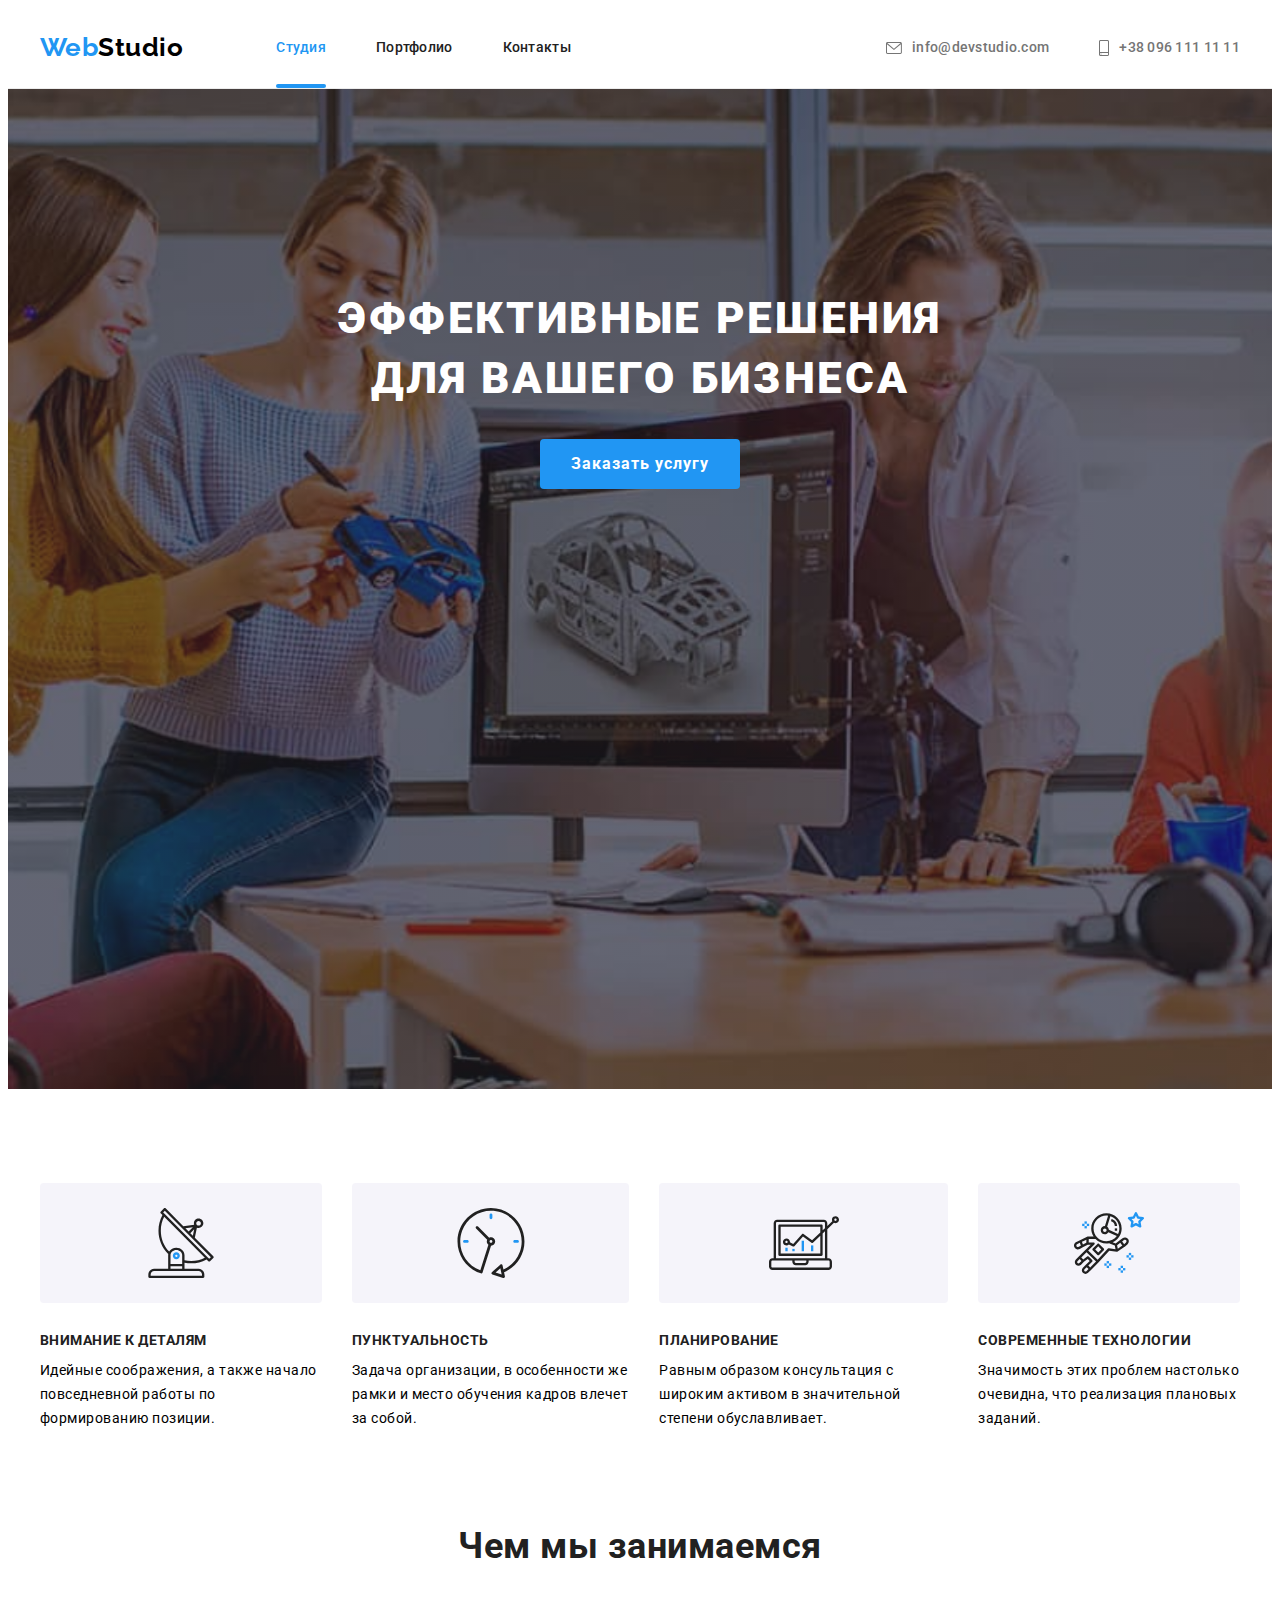
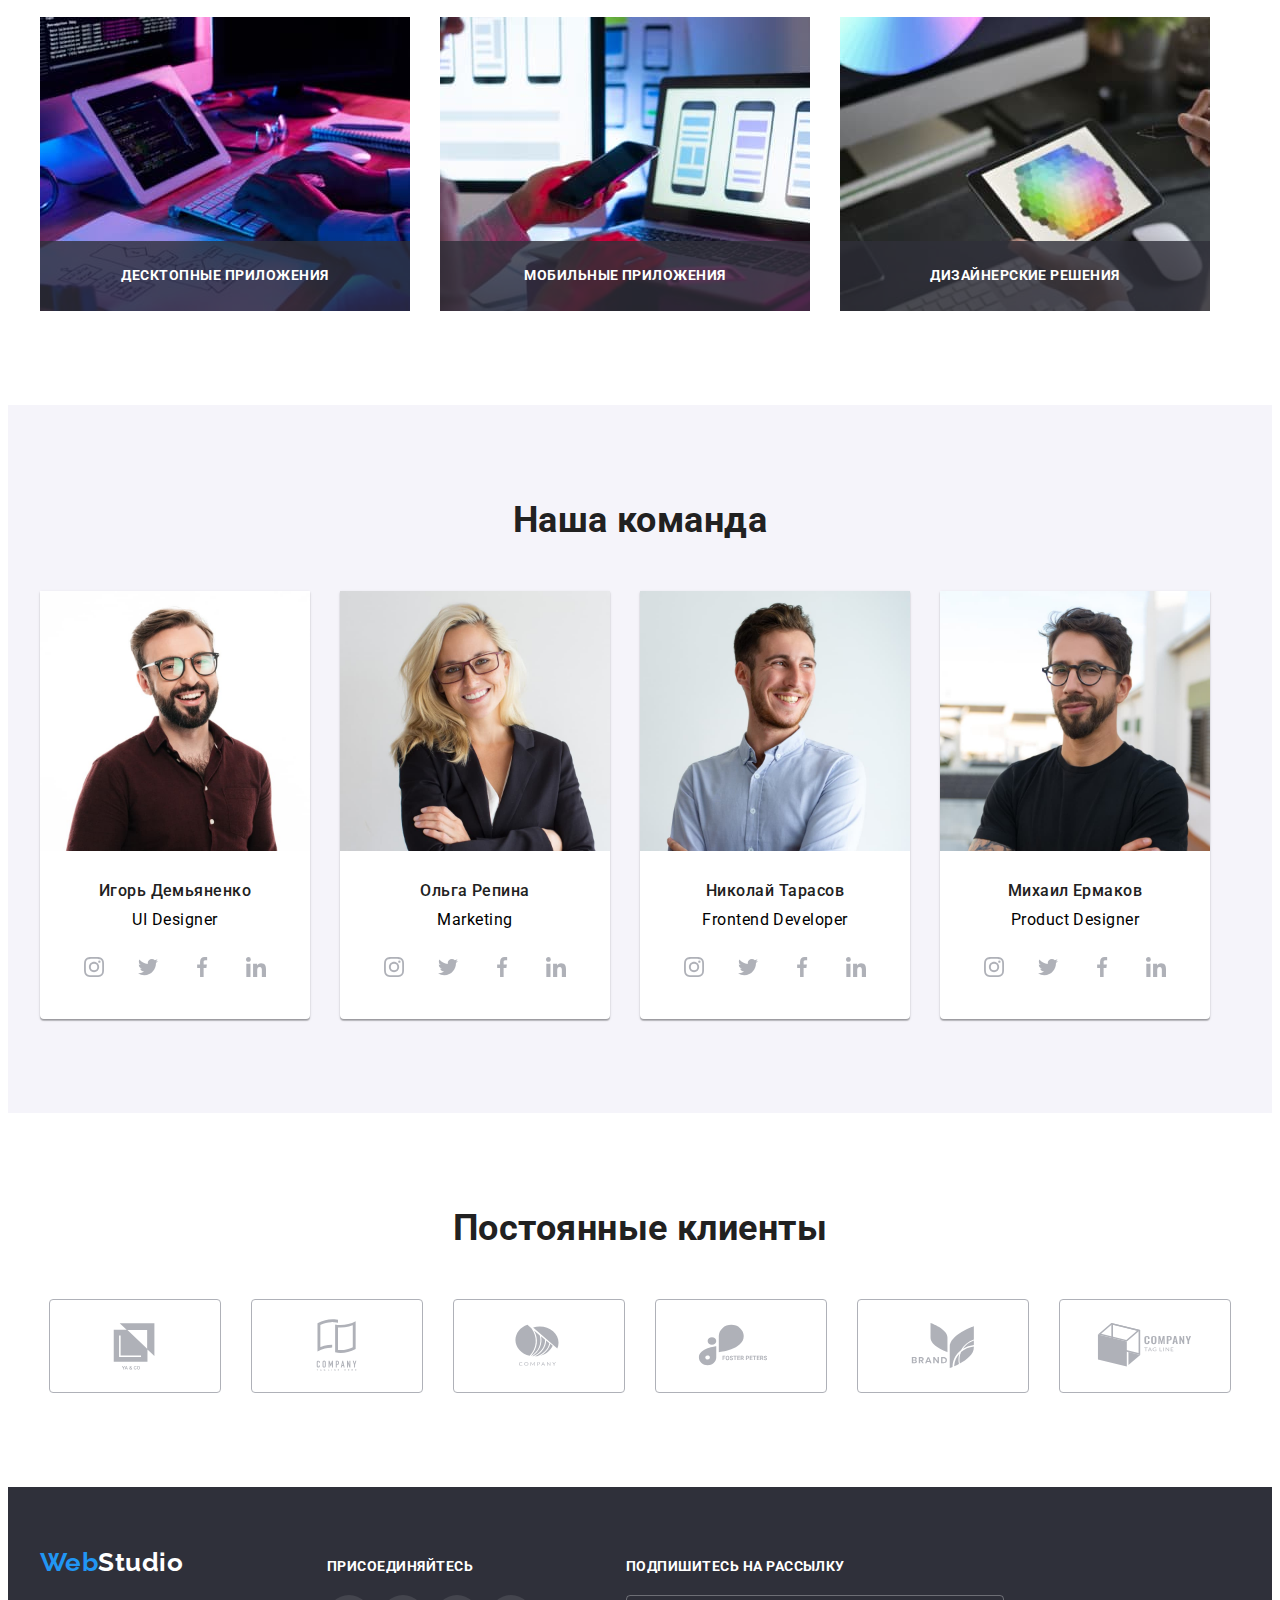
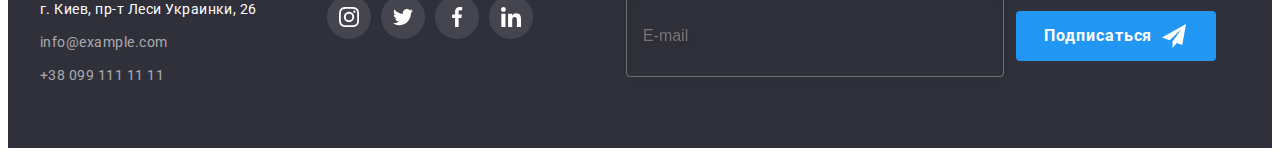
==== index.html @ 9af2ef51 "Initial commit" ====
<!DOCTYPE html>
<html lang="ru">
  <head>
    <meta charset="UTF-8" />
    <meta http-equiv="X-UA-Compatible" content="IE=edge" />
    <meta name="description" content="Сайт студии web-разработки WebStudio" />
    <title>Сайт WebStudio</title>
    <link rel="preconnect" href="https://fonts.googleapis.com" />
    <link rel="preconnect" href="https://fonts.gstatic.com" crossorigin />
    <link
      href="https://fonts.googleapis.com/css2?family=Raleway:wght@700&family=Roboto:wght@400;500;700;900&display=swap"
      rel="stylesheet"
    />
    <link
      rel="stylesheet"
      href="https://cdnjs.cloudflare.com/ajax/libs/modern-normalize/1.1.0/modern-normalize.min.css"
      integrity="sha512-wpPYUAdjBVSE4KJnH1VR1HeZfpl1ub8YT/NKx4PuQ5NmX2tKuGu6U/JRp5y+Y8XG2tV+wKQpNHVUX03MfMFn9Q=="
      crossorigin="anonymous"
      referrerpolicy="no-referrer"
    />
    <link rel="stylesheet" href="./css/styles.css" />
  </head>
  <body>
    <!--Шапка сайта-->
    <header>
      <section class="page-header">
        <div class="container header-container">
          <nav class="navigation">
            <a href="./index.html" class="logo link"
              ><span class="logo-text-beginning">Web</span>Studio</a
            >
            <ul class="site-nav list">
              <li class="nav-item">
                <a href="./index.html" class="link current nav-link">Студия</a>
              </li>
              <li class="nav-item">
                <a href="./portfolio.html" class="link nav-link">Портфолио</a>
              </li>
              <li class="nav-item"><a href="" class="link nav-link">Контакты</a></li>
            </ul>
          </nav>
          <ul class="contacts-list-header list">
            <li class="contact-item">
              <a href="mailto:info@devstudio.com" class="contact-link link"
                ><svg class="contact-icon" width="16" height="12">
                  <use href="./images/sprite.svg#icon-envelope"></use></svg>info@devstudio.com</a>
            </li>
            <li class="contact-item">
              <a href="tel:+380961111111" class="contact-link link"
                ><svg class="contact-icon" width="10" height="16">
                  <use href="./images/sprite.svg#icon-smartphone"></use></svg>+38 096 111 11 11</a>
            </li>
          </ul>
        </div>
      </section>
    </header>

    <!--Наполнение раздела "Студия"-->
    <main class="page-main">
      <!--Герой-->
      <section class="section-hero">
        <div class="container">
          <h1 class="hero-title">
            Эффективные решения <br />
            для вашего бизнеса
          </h1>
          <button data-modal-open type="button" class="btn btn-main pointer">Заказать услугу</button>
        </div>
      </section>

      <!--Преимущества компании-->
      <section class="section">
        <div class="container">
          <h2 class="visually-hidden benefits-title">Преимущества компании</h2>
          <ul class="list benefit-list">
            <li class="benefit-item">
              <h3 class="benefit-title">Внимание к деталям</h3>
              <p class="benefit-text">
                Идейные соображения, а также начало повседневной работы по формированию позиции.
              </p>
            </li>
            <li class="benefit-item">
              <h3 class="benefit-title">Пунктуальность</h3>
              <p class="benefit-text">
                Задача организации, в особенности же рамки и место обучения кадров влечет за собой.
              </p>
            </li>
            <li class="benefit-item">
              <h3 class="benefit-title">Планирование</h3>
              <p class="benefit-text">
                Равным образом консультация с широким активом в значительной степени обуславливает.
              </p>
            </li>
            <li class="benefit-item">
              <h3 class="benefit-title">Современные технологии</h3>
              <p class="benefit-text">
                Значимость этих проблем настолько очевидна, что реализация плановых заданий.
              </p>
            </li>
          </ul>
        </div>
      </section>

      <!--Чем мы занимаемся-->
      <section class="section no-padding">
        <div class="container">
          <h2 class="section-title">Чем мы занимаемся</h2>
          <ul class="skills-list list">
            <li class="skills-item">
              <img class="img" src="./images/box1.jpg" alt="планшет на столе" width="370" />
              <h3 class="skill-title">Десктопные приложения</h3>
            </li>
            <li class="skills-item">
              <img class="img" src="./images/box2.jpg" alt="телефон в руке" width="370" />
              <h3 class="skill-title">Мобильные приложения</h3>
            </li>
            <li class="skills-item">
              <img class="img" src="./images/box3.jpg" alt="спектр цветов" width="370" />
              <h3 class="skill-title">Дизайнерские решения</h3>
            </li>
          </ul>
        </div>
      </section>

      <!--Наша команда-->
      <section class="section section-team">
        <div class="container">
          <h2 class="section-title">Наша команда</h2>
          <ul class="team-list list">
            <li class="team-item">
              <img class="img" src="./images/img1.jpg" alt="фото Игорь Демьяненко" width="270" />
              <div class="employee">
                <h3 class="employee-name">Игорь Демьяненко</h3>
                <p class="position">UI Designer</p>
                <ul class="socials list">
                  <li class="socials-item">
                    <a
                      href=""
                      class="socials-link link"
                      rel="noopener noreferrer"
                      target="_blank"
                      aria-label="иконка Instagram"
                      ><svg class="socials-icon" width="20" height="20">
                        <use href="./images/sprite.svg#icon-instagram"></use>
                      </svg>
                    </a>
                  </li>
                  <li class="socials-item">
                    <a
                      href=""
                      class="socials-link link"
                      rel="noopener noreferrer"
                      target="_blank"
                      aria-label="иконка Twitter"
                      ><svg class="socials-icon" width="20" height="20">
                        <use href="./images/sprite.svg#icon-twitter"></use>
                      </svg>
                    </a>
                  </li>
                  <li class="socials-item">
                    <a
                      href=""
                      class="socials-link link"
                      rel="noopener noreferrer"
                      target="_blank"
                      aria-label="иконка Facebook"
                      ><svg class="socials-icon" width="20" height="20">
                        <use href="./images/sprite.svg#icon-facebook"></use>
                      </svg>
                    </a>
                  </li>
                  <li class="socials-item">
                    <a
                      href=""
                      class="socials-link link"
                      rel="noopener noreferrer"
                      target="_blank"
                      aria-label="иконка Linkedin"
                      ><svg class="socials-icon" width="20" height="20">
                        <use href="./images/sprite.svg#icon-linkedin"></use>
                      </svg>
                    </a>
                  </li>
                </ul>
              </div>
            </li>
            <li class="team-item">
              <img class="img" src="./images/img2.jpg" alt="фото Ольга Репина" width="270" />
              <div class="employee">
                <h3 class="employee-name">Ольга Репина</h3>
                <p class="position">Marketing</p>
                <ul class="socials list">
                  <li class="socials-item">
                    <a
                      href=""
                      class="socials-link link"
                      rel="noopener noreferrer"
                      target="_blank"
                      aria-label="иконка Instagram"
                      ><svg class="socials-icon" width="20" height="20">
                        <use href="./images/sprite.svg#icon-instagram"></use>
                      </svg>
                    </a>
                  </li>
                  <li class="socials-item">
                    <a
                      href=""
                      class="socials-link link"
                      rel="noopener noreferrer"
                      target="_blank"
                      aria-label="иконка Twitter"
                      ><svg class="socials-icon" width="20" height="20">
                        <use href="./images/sprite.svg#icon-twitter"></use>
                      </svg>
                    </a>
                  </li>
                  <li class="socials-item">
                    <a
                      href=""
                      class="socials-link link"
                      rel="noopener noreferrer"
                      target="_blank"
                      aria-label="иконка Facebook"
                      ><svg class="socials-icon" width="20" height="20">
                        <use href="./images/sprite.svg#icon-facebook"></use>
                      </svg>
                    </a>
                  </li>
                  <li class="socials-item">
                    <a
                      href=""
                      class="socials-link link"
                      rel="noopener noreferrer"
                      target="_blank"
                      aria-label="иконка Linkedin"
                      ><svg class="socials-icon" width="20" height="20">
                        <use href="./images/sprite.svg#icon-linkedin"></use>
                      </svg>
                    </a>
                  </li>
                </ul>
              </div>
            </li>
            <li class="team-item">
              <img class="img" src="./images/img3.jpg" alt="фото Николай Тарасов" width="270" />
              <div class="employee">
                <h3 class="employee-name">Николай Тарасов</h3>
                <p class="position">Frontend Developer</p>
                <ul class="socials list">
                  <li class="socials-item">
                    <a
                      href=""
                      class="socials-link link"
                      rel="noopener noreferrer"
                      target="_blank"
                      aria-label="иконка Instagram"
                      ><svg class="socials-icon" width="20" height="20">
                        <use href="./images/sprite.svg#icon-instagram"></use>
                      </svg>
                    </a>
                  </li>
                  <li class="socials-item">
                    <a
                      href=""
                      class="socials-link link"
                      rel="noopener noreferrer"
                      target="_blank"
                      aria-label="иконка Twitter"
                      ><svg class="socials-icon" width="20" height="20">
                        <use href="./images/sprite.svg#icon-twitter"></use>
                      </svg>
                    </a>
                  </li>
                  <li class="socials-item">
                    <a
                      href=""
                      class="socials-link link"
                      rel="noopener noreferrer"
                      target="_blank"
                      aria-label="иконка Facebook"
                      ><svg class="socials-icon" width="20" height="20">
                        <use href="./images/sprite.svg#icon-facebook"></use>
                      </svg>
                    </a>
                  </li>
                  <li class="socials-item">
                    <a
                      href=""
                      class="socials-link link"
                      rel="noopener noreferrer"
                      target="_blank"
                      aria-label="иконка Linkedin"
                      ><svg class="socials-icon" width="20" height="20">
                        <use href="./images/sprite.svg#icon-linkedin"></use>
                      </svg>
                    </a>
                  </li>
                </ul>
              </div>
            </li>
            <li class="team-item">
              <img class="img" src="./images/img4.jpg" alt="фото Михаил Ермаков" width="270" />
              <div class="employee">
                <h3 class="employee-name">Михаил Ермаков</h3>
                <p class="position">Product Designer</p>
                <ul class="socials list">
                  <li class="socials-item">
                    <a
                      href=""
                      class="socials-link link"
                      rel="noopener noreferrer"
                      target="_blank"
                      aria-label="иконка Instagram"
                      ><svg class="socials-icon" width="20" height="20">
                        <use href="./images/sprite.svg#icon-instagram"></use>
                      </svg>
                    </a>
                  </li>
                  <li class="socials-item">
                    <a
                      href=""
                      class="socials-link link"
                      rel="noopener noreferrer"
                      target="_blank"
                      aria-label="иконка Twitter"
                      ><svg class="socials-icon" width="20" height="20">
                        <use href="./images/sprite.svg#icon-twitter"></use>
                      </svg>
                    </a>
                  </li>
                  <li class="socials-item">
                    <a
                      href=""
                      class="socials-link link"
                      rel="noopener noreferrer"
                      target="_blank"
                      aria-label="иконка Facebook"
                      ><svg class="socials-icon" width="20" height="20">
                        <use href="./images/sprite.svg#icon-facebook"></use>
                      </svg>
                    </a>
                  </li>
                  <li class="socials-item">
                    <a
                      href=""
                      class="socials-link link"
                      rel="noopener noreferrer"
                      target="_blank"
                      aria-label="иконка Linkedin"
                      ><svg class="socials-icon" width="20" height="20">
                        <use href="./images/sprite.svg#icon-linkedin"></use>
                      </svg>
                    </a>
                  </li>
                </ul>
              </div>
            </li>
          </ul>
        </div>
      </section>

      <!--Постоянные клиенты-->
      <section class="section section-clients">
        <div class="container">
          <h2 class="section-title">Постоянные клиенты</h2>
          <ul class="clients-list list">
            <li class="clients-item">
              <a href="" class="client-link link" rel="noopener noreferrer" target="_blank" aria-label="постоянный клиент 1">
                <svg class="client-icon" width="106" height="60"><use href="./images/sprite.svg#icon-logo-1"></use></svg>
              </a>
            </li>
            <li class="clients-item">
              <a href="" class="client-link link" rel="noopener noreferrer" target="_blank" aria-label="постоянный клиент 2">
                <svg class="client-icon" width="106" height="60"><use href="./images/sprite.svg#icon-logo-2"></use></svg>
              </a>
            </li>
            <li class="clients-item">
              <a href="" class="client-link link" rel="noopener noreferrer" target="_blank" aria-label="постоянный клиент 3">
                <svg class="client-icon" width="106" height="60"><use href="./images/sprite.svg#icon-logo-3"></use></svg>
              </a>
            </li>
            <li class="clients-item">
              <a href="" class="client-link link" rel="noopener noreferrer" target="_blank" aria-label="постоянный клиент 4">
                <svg class="client-icon" width="106" height="60"><use href="./images/sprite.svg#icon-logo-4"></use></svg>
              </a>
            </li>
            <li class="clients-item">
              <a href="" class="client-link link" rel="noopener noreferrer" target="_blank" aria-label="постоянный клиент 5">
                <svg class="client-icon" width="106" height="60"><use href="./images/sprite.svg#icon-logo-5"></use></svg>
              </a>
            </li>
            <li class="clients-item">
              <a href="" class="client-link link" rel="noopener noreferrer" target="_blank" aria-label="постоянный клиент 6">
                <svg class="client-icon" width="106" height="60"><use href="./images/sprite.svg#icon-logo-6"></use></svg>
              </a>
            </li>
          </ul>
        </div>
      </section>
    </main>

    <!--Подвал сайта-->
    <footer class="page-footer">
      <div class="container footer-container">
        <!-- Адрес -->
        <div class="address-container">
            <a href="./index.html" class="logo link footer-logo"><span class="logo-text-beginning">Web</span><span class="logo-text-end">Studio</span></a>
          <address class="company-addresses">
            <p class="physical-adress">г. Киев, пр-т Леси Украинки, 26</p>
            <ul class="contacts-list-footer list">
              <li class="footer-item">
                <a href="mailto:info@example.com" class="link-footer">info@example.com</a>
              </li>
              <li class="footer-item">
                <a href="tel:+380991111111" class="link-footer">+38 099 111 11 11</a>
              </li>
            </ul>
          </address>
        </div>
        <!-- Ссылки на социальные сети -->
        <div class="invite-container">
          <b class="socials-subscribe-title">присоединяйтесь</b>
          <ul class="socials list">
            <li class="socials-item">
              <a href="" class="socials-link link" rel="noopener noreferrer" target="_blank" aria-label="иконка Instagram"><svg class="socials-icon" width="20" height="20"><use href="./images/sprite.svg#icon-instagram"></use></svg>
              </a>
            </li>
            <li class="socials-item">
              <a href="" class="socials-link link" rel="noopener noreferrer" target="_blank" aria-label="иконка Twitter"><svg class="socials-icon" width="20" height="20"><use href="./images/sprite.svg#icon-twitter"></use></svg>
              </a>
            </li>
            <li class="socials-item">
              <a href="" class="socials-link link" rel="noopener noreferrer" target="_blank" aria-label="иконка Facebook"><svg class="socials-icon" width="20" height="20"><use href="./images/sprite.svg#icon-facebook"></use></svg>
              </a>
            </li>
            <li class="socials-item">
              <a href="" class="socials-link link" rel="noopener noreferrer" target="_blank" aria-label="иконка Linkedin"><svg class="socials-icon" width="20" height="20"><use href="./images/sprite.svg#icon-linkedin"></use></svg>
              </a>
            </li>
          </ul>
        </div>
        <!-- Форма для подписkи на рассылку -->
        <div class="subscribe-container">
          <b class="socials-subscribe-title">Подпишитесь на рассылку</b>
          <form class="subscribe-form" name="subscribe-form" autocomplete="on">
            <label>
              <input class="subscribe-email" type="email" name="email" id="email" placeholder="E-mail" required>
            </label>
            <button type="submit" class="btn btn-main btn-flex pointer">Подписаться<svg class="subscribe-icon" width="24" height="24"><use href="./images/sprite.svg#icon-send"></use></svg></button>
          </form>
        </div>
      </div>
      
    </footer>
    <div data-modal  class="backdrop is-hidden">
      <div class="modal">
        <b class="form-title">Оставьте свои данные, мы вам перезвоним</b>
        
        <!-- Кнопка закрывания модального окна -->
        <button data-modal-close type="button" class="btn-close"><svg class="client-icon" width="18" height="18"><use href="./images/sprite.svg#icon-close"></use></svg></button>
        <!-- Форма заполнения модального окна -->
        <form class="modal-form">
          <label class="modal-label"><span class="label-title">Имя</span> 
              <input class="modal-input" type="text" name="user-name">
              <svg class="modal-icon" width="18" height="18"><use href="./images/sprite.svg#icon-person-modal"></use></svg>
          </label>
          <label class="modal-label"><span class="label-title">Телефон</span> 
              <input class="modal-input" type="tel" name="user-phone">
              <svg class="modal-icon" width="18" height="18"><use href="./images/sprite.svg#icon-phone-modal"></use></svg>
          </label>
          <label class="modal-label"><span class="label-title">Email</span> 
              <input class="modal-input" type="email" name="user-email">
              <svg class="modal-icon" width="18" height="18"><use href="./images/sprite.svg#icon-envellope-modal"></use></svg>
          </label>
          <label class="modal-label">
            <span class="label-title">Комментарий</span> 
            <textarea class="textarea-input" name="feedback" rows="5" placeholder="Введите текст"></textarea>
          </label>
          <!-- Политика приватности -->
          <label class="policy-agree-label">
            <input class="visually-hidden checkbox" type="checkbox" name="policy-agree" />
            <span class="custom-checkbox">
              <svg class="checkbox-icon" width="11" height="8"><use href="./images/sprite.svg#icon-check"></use></svg>
            </span>
            <span class="check-policy-agree">Соглашаюсь с рассылкой и принимаю <a href="" rel="noopener noreferrer" target="_blank" class="agreement link">Условия договора</a></span>
          </label>
          <button type="submit" class="btn-main btn btn-checkbox">Отправить</button>
        </form> 
      </div>
    </div>
    <script src="./js/modal.js"></script>
  </body>
</html>
---- css/styles.css ----
:root {
    --perrimary-txt-cl: #757575;
    --title-txt-cl: #212121;
    --white-txt-cl: #ffffff;
    --accent-cl: #2196F3;
    --primary-bg-cl: #FFFFFF;
    --secondary-bg-cl: #F5F4FA;
    --accent-bg-cl: #2F303A;
    --icons-fill: rgba(175, 177, 184, 1);
    --timing-function: cubic-bezier(0.4, 0, 0.2, 1);
}


body {
    font-family: 'Roboto',sans-serif;
    color: var(--primary-txt-cl);
    background-color: var(--primary-bg-cl);
    letter-spacing: 0.03em
}

h1,h2,h3,h4,h5,h6,p {
    margin: 0;
}

ul,ol {
    margin: 0;
    padding: 0;
}
.img {
    display: block;
    max-width: 100%;
    height: auto;
}
.section {
    padding-top: 94px;
    padding-bottom: 94px;
}
.container {
    margin: 0 auto;
    width: 1200px;
    padding: 0 15px;
}

.list {
    list-style: none;
}
.link {
    text-decoration: none;
    color: currentColor;
}
.visually-hidden {
    position: absolute;
    white-space: nowrap;
    width: 1px;
    height: 1px;
    overflow: hidden;
    border: 0;
    padding: 0;
    clip: rect(0 0 0 0);
    clip-path: inset(50%);
    margin: -1px;
}

/* Page header */
.page-header {
    border-bottom: 1px solid rgba(236, 236, 236, 1);
}
.header-container {
    display: flex;
    align-items: center;
}

/* Site nav */
.navigation {
    display: flex;
    align-items: center;
}
.logo {
    color: #000000;
    font-family: 'Raleway';
    font-weight: 700;
    font-size: 26px;
    line-height: 1.19;
    padding-bottom: 25px;
    padding-top: 24px;
    margin-right: 93px;
}
.logo-text-beginning {
    color: var(--accent-cl);
    font-family: 'Raleway';
    font-weight: 700;
    font-size: 26px;
    line-height: 1.19;
}
.logo-text-end {
    color: var(--white-txt-cl)
}
.site-nav {
    display: flex;
    color: var(--title-txt-cl);
    font-weight: 500;
    font-size: 14px;
    line-height: 1.14;
    letter-spacing: 0.02em;
    align-items: center;
}
.nav-link {
    position: relative;
    text-decoration: none;
    color: currentColor;
    padding-top: 32px;
    padding-bottom: 32px;
    display: block;   
    transition: color 250ms var(--timing-function);
}
.nav-link:hover,
.nav-link:focus {
    color: var(--accent-cl);
}
.nav-link.current {
    color: var(--accent-cl);
}
.nav-link::after {
    position: absolute;
    left: 0;
    bottom: 0;
    content: "";
    display: block;
    width: 100%;
    height: 4px;
    border-radius: 2px;
    background-color: var(--accent-cl);
    opacity: 0;
    transition: opacity 250ms var(--timing-function);
    
}
.nav-link:hover::after,
.nav-link:hover::after {
    opacity: 1;
}
.nav-link.current::after {
    opacity: 1;
}
.nav-item {
    margin-right: 50px;
}
.nav-item:last-child {
    margin-right: 0;
}

/* Contact */
.contacts-list-header {
    display: flex;
    align-items: center;
    margin-left: auto;
    font-weight: 500;
    font-size: 14px;
    line-height: 1.14;
    letter-spacing: 0.02em;
    color: var(--primary-txt-cl);

}
.contacts-list-header .link:hover,
.contacts-list-header .link:focus {
    color: var(--accent-cl);
}
.contact-item:not(:last-child) {
    margin-right: 50px;
}
.contact-link {
    display: flex;
    align-items: center;
    color: var(--perrimary-txt-cl);
    padding: 32px 0;
    transition: color 250ms var(--timing-function);
}
.contact-icon {
    fill: currentColor;
    margin-right: 10px;
}
/* Hero */
.section-hero {
    height: 600px;
    max-width: 1600px;
    margin-left: auto;
    margin-right: auto;
    background-image: linear-gradient(to right, rgba(47, 48, 58, 0.4), rgba(47, 48, 58, 0.4)), url('../images/hero-img.jpg');
    background-repeat: no-repeat;
    background-position: 50% 50%;
    background-color: rgba(47, 48, 58, 0.4);
    background-size: cover;
    text-align: center;
    padding-top: 200px;
    padding-bottom: 200px;
}
.hero-title {
    color: var(--white-txt-cl);
    font-weight: 900;
    font-size: 44px;
    line-height: 1.36;
    letter-spacing: 0.06em;
    text-transform: uppercase;
    margin-bottom: 30px;
}

/* Benefits */
.benefit-title {
    color: var(--title-txt-cl);
    font-weight: 700;
    font-size: 14px;
    line-height: 1.14;
    text-transform: uppercase;
    margin-bottom: 10px;
}
.benefit-list {
    display: flex;
    align-items: center;
}
.benefit-item {
    flex-basis: calc((100%-3*30px)/4);
    margin-right: 30px;
}
.benefit-item:last-child {
    margin-right: 0;
}
.benefit-item::before {
    display: block;
    content: "";
    height: 120px;
    background-size: 70px 70px;
    background-repeat: no-repeat;
    background-position: center;
    background-color: rgba(245, 244, 250, 1);
    border-radius: 4px;
    margin-bottom: 30px;
}
.benefit-item:nth-child(1)::before {
    background-image: url('../images/icons/antenna.svg');
}
.benefit-item:nth-child(2)::before {
    background-image: url('../images/icons/clock.svg');
}
.benefit-item:nth-child(3)::before {
    background-image: url('../images/icons/diagram.svg');
}
.benefit-item:nth-child(4)::before {
    background-image: url('../images/icons/astronaut.svg');
}

.benefit-text {
    font-size: 14px;
    line-height: 1.71;
}

/* Skills */
.section-title {
    color: var(--title-txt-cl);
    font-weight: 700;
    font-size: 36px;
    line-height: 1.17;
    text-align: center;
    margin-bottom: 50px;
}
.section.no-padding {
    padding-top: 0;
}
.skills-list {
    display: flex;
    align-items: center;
}
.skills-item {
    margin: 0 30px 0 0;
    position: relative;
}
.skills-item:last-child {
    margin-right: 0;
}
.skill-title {
    position: absolute;
    bottom: 0;
    left: 0;
    display: flex;
    width: 100%;
    height: 70px;
    background-color: rgba(47, 48, 58, 0.8);
    font-weight: 700;
    font-size: 14px;
    line-height: 1.14;
    align-items: center;
    justify-content: center;
    text-transform: uppercase;
    color:  var(--white-txt-cl);
}

/* team */
.section-team {
    background-color: var(--secondary-bg-cl);
}
.team-list {
    display: flex;
    align-items: center;
}
.team-item {
    flex-basis: calc((100%-3*30px)/4);
    margin-right: 30px;
    background: #FFFFFF;
    box-shadow: 0px 1px 3px rgba(0, 0, 0, 0.12), 0px 1px 1px rgba(0, 0, 0, 0.14), 0px 2px 1px rgba(0, 0, 0, 0.2);
    border-radius: 0px 0px 4px 4px;
}
.team-item:last-child {
    margin-right: 0;
}
.employee {
    padding: 30px 0 30px 0;
}
.employee-name {
    color: var(--title-txt-cl);
    font-weight: 500;
    font-size: 16px;
    line-height: 1.19;
    text-align: center;
    margin-bottom: 10px;
}
.position {
    font-size: 16px;
    line-height: 1.19;
    text-align: center;
    margin-bottom: 16px;
}
.socials {
    display: flex;
    align-items: center;
    justify-content: center;
}
.socials-item:not(:last-child) {
    margin-right: 10px;
}
.socials-icon {
    fill: var(--icons-fill);
    transition: fill 250ms var(--timing-function);
}
.socials-link {
    display: flex;
    align-items: center;
    justify-content: center;
    width: 44px;
    height: 44px;
    background-color: #FFFFFF;
    border-radius: 50%;
    transition: background-color 250ms var(--timing-function);
}
.socials-link:hover,
.socials-link:focus {
    background-color: var(--accent-cl);
    
}
.socials-link:hover .socials-icon,
.socials-link:focus .socials-icon {
    fill: var(--white-txt-cl);

}
/* Clients */
.clients-list {
    display: flex;
    align-items: center;
    justify-content: center;
}
.clients-item:not(:last-child) {
    margin-right: 30px;
}
.client-link {
    display: flex;
    align-items: center;
    justify-content: center;
    width: 170px;
    height: 92px;
    background-color: #FFFFFF;
    border: 1px solid var(--icons-fill);
    border-radius: 4px;
    fill: var(--icons-fill);
    transition: border 250ms var(--timing-function), fill 250ms var(--timing-function);
}
.client-link:hover,
.client-link:focus {
    border: 1px solid var(--accent-cl);
    fill: var(--accent-cl);
    
}

/* Footer */
.page-footer {
    background-color: var(--accent-bg-cl);
    padding-top: 60px;
    padding-bottom: 60px;
}
.footer-container {
    display: flex;
    align-items: baseline
}
.address-container {
    margin-right: 70px;
}
.invite-container {
    margin-right: 93px;
}
.invite-container .socials-link {
    display: flex;
    align-items: center;
    justify-content: center;
    width: 44px;
    height: 44px;
    background-color: rgba(255, 255, 255, 0.1);
    border-radius: 50%;
    transition: background-color 250ms var(--timing-function);
} 
.invite-container .socials-link:hover,
.invite-container .socials-link:focus {
    background-color: var(--accent-cl);
    
}
.invite-container .socials-icon {
    fill: var(--white-txt-cl);
}
.socials-subscribe-title {
    display: block;
    font-weight: 700;
    font-size: 14px;
    line-height: 1.14;
    text-transform: uppercase;
    color: var(--white-txt-cl);
    margin-bottom: 20px;
}
.footer-logo {
    display: block;
    padding: 0;
    margin-bottom: 20px;
    margin-right: auto;
}
.company-addresses {
    font-style: normal;
}
.physical-adress {
    color: var(--white-txt-cl);
    font-size: 14px;
    line-height: 1.71;
    margin-bottom: 9px;
}
.footer-item {
    margin-bottom: 9px;
}
.footer-item:last-child {
    margin-bottom: 0;
}
.link-footer {
    text-decoration: none;
    color: rgba(255, 255, 255, 0.6);
    font-size: 14px;
    line-height: 1.71;
    transition: color 250ms var(--timing-function);
}
.link-footer:hover,
.link-footer:focus {
    color: var(--accent-cl);
   
}

/* Форма для подписи на рассылку */
.subscribe-form {
    display: flex;
    align-items: center;
}
.subscribe-email {
    margin-right: 12px;
    background-color: transparent;
    border: 1px solid rgba(255, 255, 255, 0.3);
    filter: drop-shadow(0px 4px 4px rgba(0, 0, 0, 0.15));
    border-radius: 4px;
    min-width: 358px;
    height: 50px;
    padding-top: 15px;
    padding-bottom: 15px;
    padding-left: 16px;
    font-size: 16px;
    line-height: 1.25;
    color: rgba(255, 255, 255, 0.6);
}
.subscribe-icon {
    fill: currentColor;
    margin-left: 10px;
}


/* Button */
.btn {
    font-family: inherit;
    font-size: 16px;
    border: none;
    border-radius: 4px;
    cursor: pointer;
}
.btn:hover,
.btn:focus {
    color: var(--white-txt-cl);
    background-color: var(--accent-cl);
    
}
.btn-main {
    color: var(--white-txt-cl);
    background-color: var(--accent-cl);
    font-weight: 700;
    line-height: 1.88;
    letter-spacing: 0.06em;
    padding: 10px 28px;
    text-align: center;
    display: inline-block;
    min-width: 200px;
    height: 50px;
}
.btn-flex {
    display: flex;
    align-items: center;
    text-align: center;
}
.btn-filter {
    color: var(--title-txt-cl);
    background-color: var(--secondary-bg-cl);
    font-weight: 500;
    line-height: 1.63;
    text-align: center;
    padding: 6px 22px;
    box-shadow: none;
    transition: background-color 250ms var(--timing-function), box-shadow 250ms var(--timing-function), color 250ms var(--timing-function);
}
.btn-filter:hover,
.btn-filter:focus {
    box-shadow: 0px 3px 1px rgba(0, 0, 0, 0.1), 0px 1px 2px rgba(0, 0, 0, 0.08), 0px 2px 2px rgba(0, 0, 0, 0.12);
}

/* Форма заполнения модального окна */
.backdrop {
    position: fixed;
    width: 100%;
    height: 100%;
    background-color: rgba(0, 0, 0, 0.2);
    top: 0;
    left: 0;
    opacity: 1;
    transition: opacity 250ms var(--timing-function), visibility 250ms var(--timing-function);
}
.backdrop.is-hidden {
    opacity: 0;
    pointer-events: none;
    visibility: hidden;

}
.backdrop.is-hidden .modal {
    transform: scale(0.3) translate(-50%, -50%);
}
.modal {
    position: absolute;
    top: 50%;
    left: 50%;
    height: 580px;
    width: 530px;
    padding: 40px;
    background: #FFFFFF;
    box-shadow: 0px 1px 3px rgba(0, 0, 0, 0.12), 0px 1px 1px rgba(0, 0, 0, 0.14), 0px 2px 1px rgba(0, 0, 0, 0.2);
    border-radius: 4px;
    transform: scale(1) translate(-50%, -50%);
    transition: transform 250ms var(--timing-function);
}
.form-title {
    font-weight: 700;
    font-size: 20px;
    line-height: 1.15;
    text-align: center;
    color: var(--title-txt-cl);
    margin-bottom: 30px;

}

.modal-label {
    display: block;
    margin-bottom: 10px;
    position: relative;
    
}

.label-title {
    font-size: 12px;
    line-height: 1.17;
    letter-spacing: 0.01em;
    color: var(--perrimary-txt-cl);
    margin-bottom: 4px;
}
.modal-input {
    height: 40px;
    width: 100%;
    border: 1px solid rgba(33, 33, 33, 0.2);
    border-radius: 4px;
    outline: transparent;
    padding: 12px 42px;
    cursor: pointer;
    transition: border 250ms cubic-bezier(0.4, 0, 0.2, 1);
}
.modal-input:hover,
.modal-input:focus {
    border: 1px solid var(--accent-cl);
}
.modal-icon {
    position: absolute;
    top: 50%;
    left: 12px;
    fill: rgba(33, 33, 33, 1);
    transition: fill 250ms cubic-bezier(0.4, 0, 0.2, 1);
}

.modal-input:hover+.modal-icon,
.modal-input:focus+.modal-icon {
    fill: var(--accent-cl);
}

.modal-input:hover,
.modal-input:focus {
    fill: var(--accent-cl);
}

.textarea-input {
    height: 120px;
    display: flex;
    width: 100%;
    border: 1px solid rgba(33, 33, 33, 0.2);
    border-radius: 4px;
    outline: transparent;
    font-size: 14px;
    line-height: 1.14;
    letter-spacing: 0.01em;
    color: rgba(117, 117, 117, 0.5);
    padding: 12px 16px;
    resize: none;
    transition: border 250ms cubic-bezier(0.4, 0, 0.2, 1);
}
.textarea-input:hover,
.textarea-input:focus {
    border: 1px solid var(--accent-cl);
}


.policy-agree-label {
    display: flex;
    align-items: center;
    justify-content: center;
}
.agreement {
    font-size: 14px;
    line-height: 1.71;
    text-decoration-line: underline;
    color: var(--accent-cl);
}
.custom-checkbox {
    display: flex;
    align-items: center;
    justify-content: center;
    border: 2px solid;
    border-radius: 2px;
    width: 16px;
    height: 15px;
    margin-right: 9px;
    transition: background-color 250ms cubic-bezier(0.4, 0, 0.2, 1), border 250ms cubic-bezier(0.4, 0, 0.2, 1);
}
.checkbox:checked+.custom-checkbox {
    background-color: var(--accent-cl);
    border: var(--accent-cl);
}
.checkbox:focus+.custom-checkbox,
.checkbox:hover+.custom-checkbox {
    border: 2px solid var(--accent-cl);
}

.checkbox-icon {
    opacity: 0;
    fill: var(--white-txt-cl);
    transition: opacity 250ms cubic-bezier(0.4, 0, 0.2, 1);
}
.checkbox:checked+.custom-checkbox .checkbox-icon {
    opacity: 1;
}
.check-policy-agree {
    font-size: 14px;
    line-height: 1.71;
    color: var(--perrimary-txt-cl);
    
}
.btn-checkbox {
    display: block;
    margin-left: auto;
    margin-right: auto;
    margin-top: 30px;
    cursor: pointer;
    filter: drop-shadow(0px 4px 4px rgba(0, 0, 0, 0.25));

}

.btn-close {
    position: absolute;
    display: flex;
    align-items: center;
    justify-content: center;
    content: "";
    top: 0;
    right: 0;
    margin-top: 8px;
    margin-right: 8px;
    width: 30px;
    height: 30px;
    background-color: white;
    border-radius:50%;
    border: 1px solid rgba(0, 0, 0, 0.1);
    padding: 6px;
    cursor: pointer;
    transition: fill 250ms cubic-bezier(0.4, 0, 0.2, 1);
}
.btn-close:focus,
.btn-close:hover {
    fill:var(--accent-cl);
}


/* Portfolio */
/* main */

.filter-list {
    display: flex;
    align-items: center;
    justify-content: center;
    margin-bottom: 34px;
}
.filter-item {
    margin-right: 8px;
}

.filter-item:last-child {
    margin-right: 0;
}
.activities-example {
    display: flex;
    align-items: center;
    justify-content: center;
    flex-wrap: wrap;
    margin: -30px 0 0 -30px;
}
.activities-item {
    flex-basis: calc(100%/3-30px);
    margin: 30px 0 0 30px;
}
.activities-link {
    display: block;
    transition: box-shadow 250ms var(--timing-function);
}
.activities-link:hover,
.activities-link:focus {
    box-shadow: 0px 1px 1px rgba(0, 0, 0, 0.12), 0px 4px 4px rgba(0, 0, 0, 0.06), 1px 4px 6px rgba(0, 0, 0, 0.16);
    
}
.activiti-thumb {
    position: relative;
    overflow: hidden;
}
.activiti-about {
    display: block;
    position: absolute;
    content: "";
    width: 100%;
    height: 100%;
    background-color: rgba(33, 150, 243, 0.9);
    padding: 63px 24px;
    font-size: 18px;
    line-height: 1.56;
    color: var(--white-txt-cl);
    left: 0;
    top: 0;
    opacity: 0;
    transform: translateY(100%);
    transition: opacity 250ms var(--timing-function), transform 250ms var(--timing-function);
}
.activities-link:focus .activiti-about,
.activities-link:hover .activiti-about {
    transform: translateY(0);
    opacity: 1;
}
.activities-card {
    padding: 20px 24px;
    border: 1px solid rgba(238, 238, 238, 1);
    border-top: none;
}    
.activities-example-title { 
    color: var(--title-txt-cl);
    font-weight: 700;
    font-size: 18px;
    line-height: 2;
    letter-spacing: 0.06em;
    margin-bottom: 4px;
}

.activities-example-txt {
    font-size: 16px;
    line-height: 1.88;
}
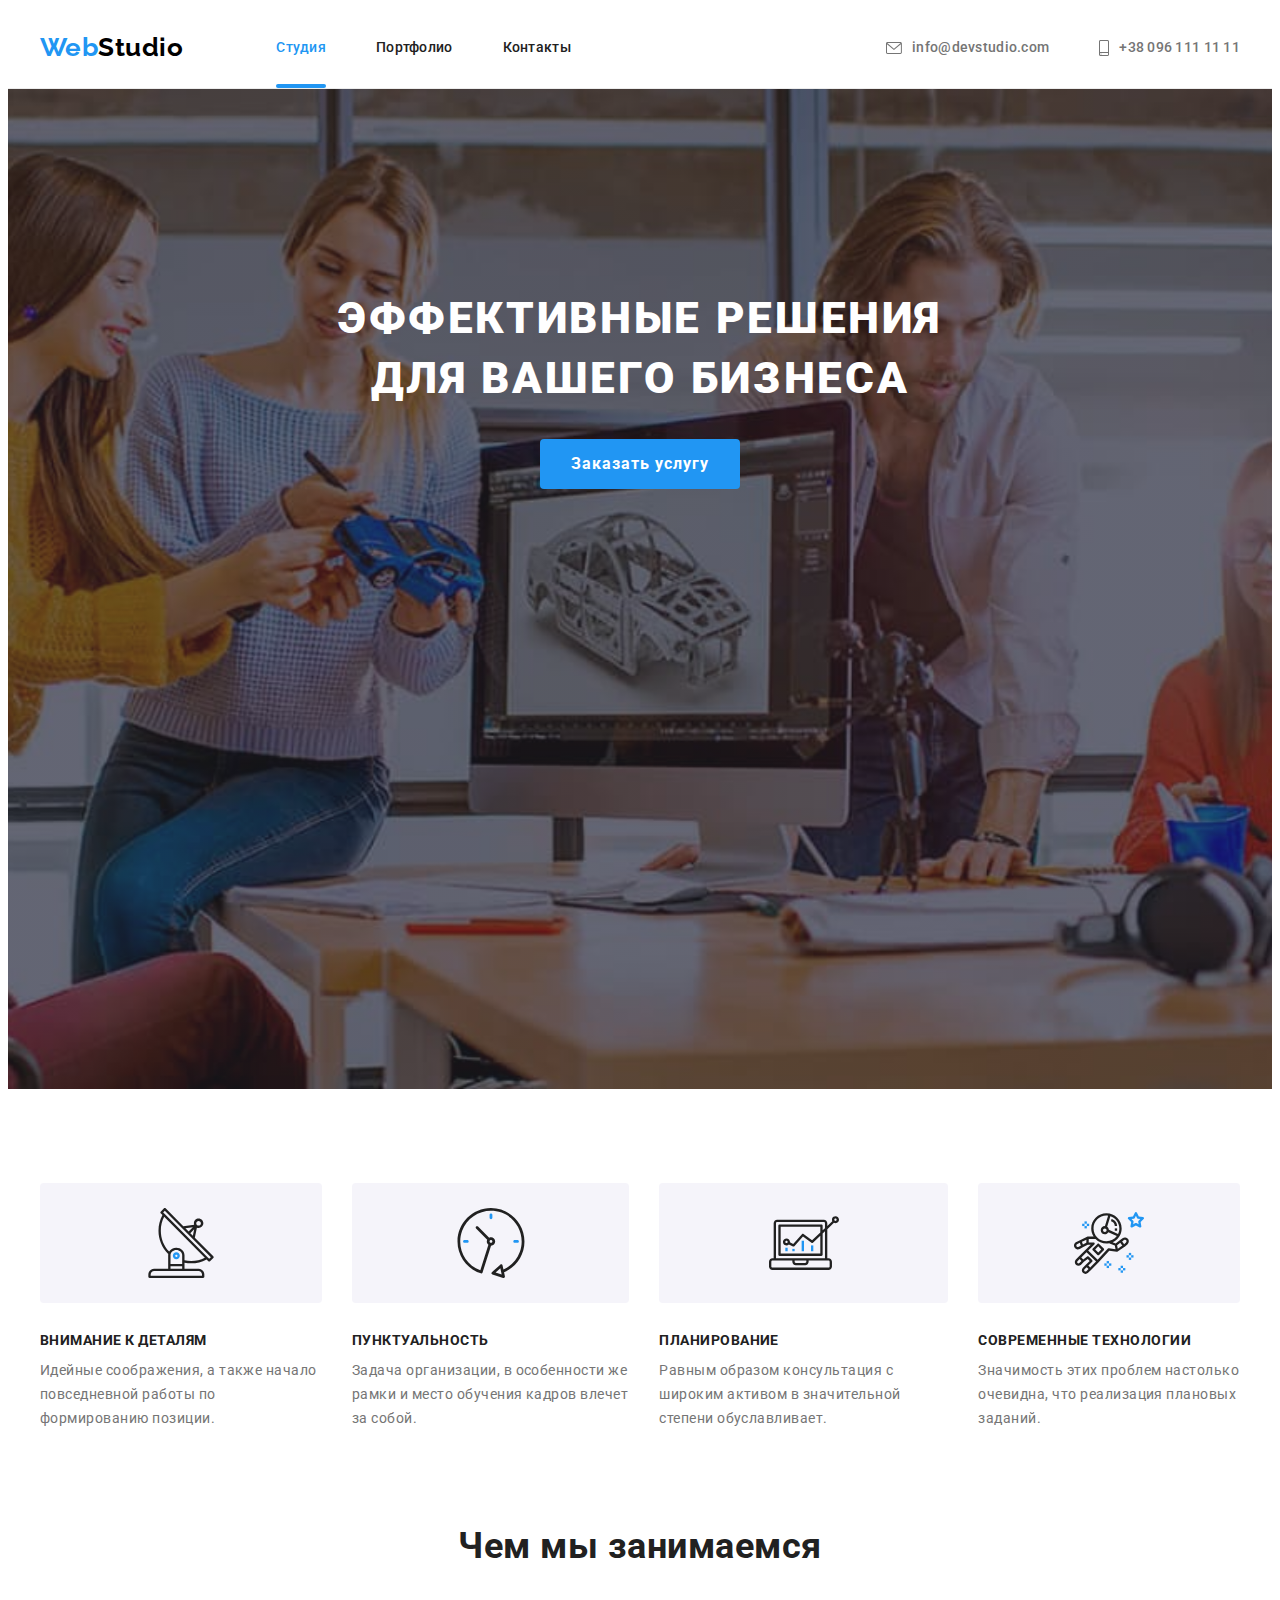
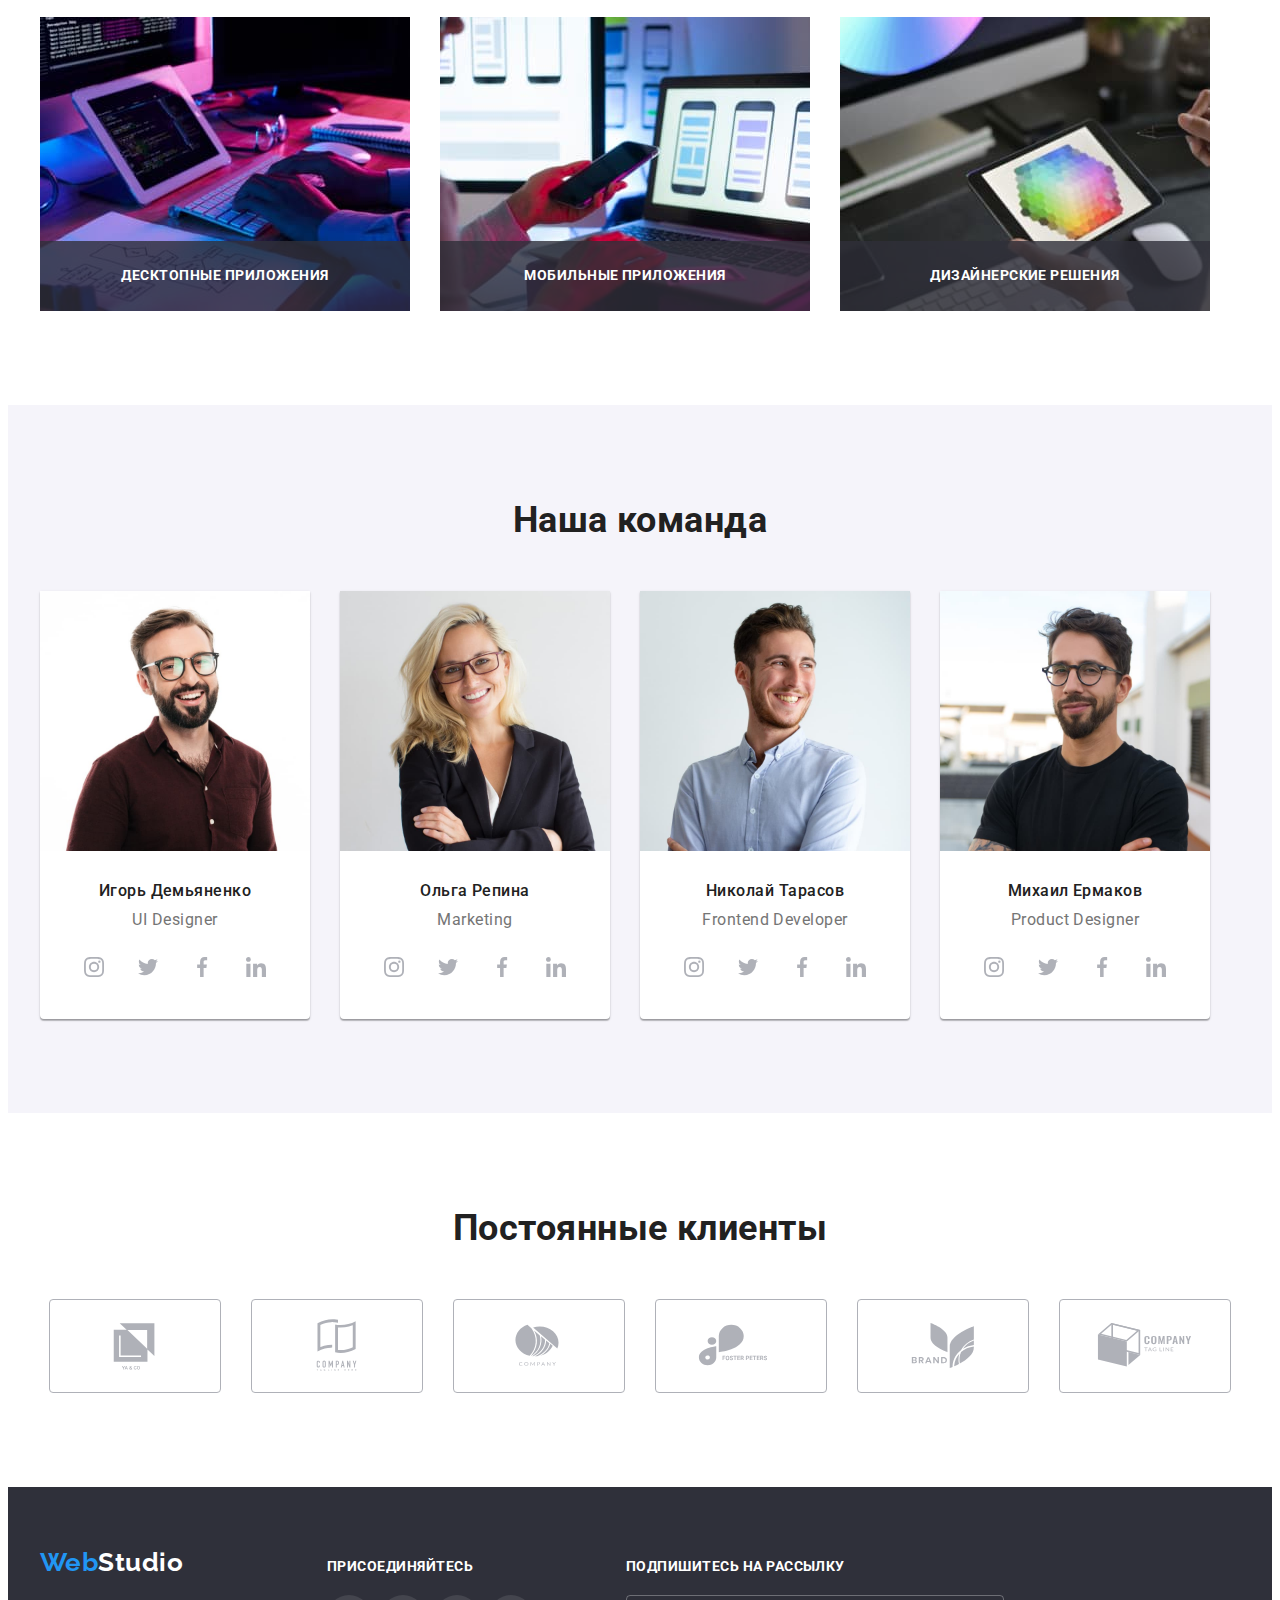
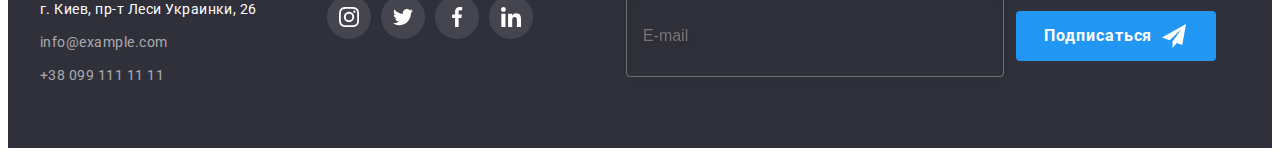
==== commit 4628c50a: "Добавляет методологию BEM" ====
--- a/index.html
+++ b/index.html
@@ -22,33 +22,36 @@
   </head>
   <body>
     <!--Шапка сайта-->
-    <header>
-      <section class="page-header">
-        <div class="container header-container">
+    <header class="header">
+      <section class="header__section">
+        <div class="header__container container">
           <nav class="navigation">
-            <a href="./index.html" class="logo link"
-              ><span class="logo-text-beginning">Web</span>Studio</a
-            >
-            <ul class="site-nav list">
-              <li class="nav-item">
-                <a href="./index.html" class="link current nav-link">Студия</a>
+            <a class="logo" href="./index.html">
+              <span class="logo__text">Web</span>Studio
+            </a>
+            <ul class="navigation__list">
+              <li class="navigation__item">
+                <a href="./index.html" class="navigation__link current">Студия</a>
               </li>
-              <li class="nav-item">
-                <a href="./portfolio.html" class="link nav-link">Портфолио</a>
+              <li class="navigation__item">
+                <a href="./portfolio.html" class="navigation__link">Портфолио</a>
               </li>
-              <li class="nav-item"><a href="" class="link nav-link">Контакты</a></li>
+              <li class="navigation__item">
+                <a href="" class="navigation__link">Контакты</a></li>
             </ul>
           </nav>
-          <ul class="contacts-list-header list">
-            <li class="contact-item">
-              <a href="mailto:info@devstudio.com" class="contact-link link"
-                ><svg class="contact-icon" width="16" height="12">
-                  <use href="./images/sprite.svg#icon-envelope"></use></svg>info@devstudio.com</a>
-            </li>
-            <li class="contact-item">
-              <a href="tel:+380961111111" class="contact-link link"
-                ><svg class="contact-icon" width="10" height="16">
-                  <use href="./images/sprite.svg#icon-smartphone"></use></svg>+38 096 111 11 11</a>
+          <ul class="header__contacts-list">
+            <li class="header__contact-item">
+              <a href="mailto:info@devstudio.com" class="header__contact-link">
+                <svg class="header__contact-icon" width="16" height="12"><use href="./images/sprite.svg#icon-envelope"></use>
+                </svg>info@devstudio.com
+              </a>
+            </li>
+            <li class="header__contact-item">
+              <a href="tel:+380961111111" class="header__contact-link">
+                <svg class="header__contact-icon" width="10" height="16"><use href="./images/sprite.svg#icon-smartphone"></use>
+                </svg>+38 096 111 11 11
+              </a>
             </li>
           </ul>
         </div>
@@ -56,11 +59,11 @@
     </header>
 
     <!--Наполнение раздела "Студия"-->
-    <main class="page-main">
+    <main class="main">
       <!--Герой-->
-      <section class="section-hero">
+      <section class="hero-section">
         <div class="container">
-          <h1 class="hero-title">
+          <h1 class="hero-section__title">
             Эффективные решения <br />
             для вашего бизнеса
           </h1>
@@ -69,329 +72,328 @@
       </section>
 
       <!--Преимущества компании-->
+      <section class="benefits section">
+        <div class="container">
+          <h2 class="visually-hidden benefits__title">Преимущества компании</h2>
+          <ul class="benefits__list">
+            <li class="benefits__item">
+              <h3 class="benefits__name">Внимание к деталям</h3>
+              <p class="benefits__text">
+                Идейные соображения, а также начало повседневной работы по формированию позиции.
+              </p>
+            </li>
+            <li class="benefits__item">
+              <h3 class="benefits__name">Пунктуальность</h3>
+              <p class="benefits__text">
+                Задача организации, в особенности же рамки и место обучения кадров влечет за собой.
+              </p>
+            </li>
+            <li class="benefits__item">
+              <h3 class="benefits__name">Планирование</h3>
+              <p class="benefits__text">
+                Равным образом консультация с широким активом в значительной степени обуславливает.
+              </p>
+            </li>
+            <li class="benefits__item">
+              <h3 class="benefits__name">Современные технологии</h3>
+              <p class="benefits__text">
+                Значимость этих проблем настолько очевидна, что реализация плановых заданий.
+              </p>
+            </li>
+          </ul>
+        </div>
+      </section>
+
+      <!--Чем мы занимаемся-->
+      <section class="section no-padding">
+        <div class="skills__container container">
+          <h2 class="skills__title">Чем мы занимаемся</h2>
+          <ul class="skills__list">
+            <li class="skills__item">
+              <img class="img" src="./images/box1.jpg" alt="планшет на столе" width="370" />
+              <h3 class="skills__name">Десктопные приложения</h3>
+            </li>
+            <li class="skills__item">
+              <img class="img" src="./images/box2.jpg" alt="телефон в руке" width="370" />
+              <h3 class="skills__name">Мобильные приложения</h3>
+            </li>
+            <li class="skills__item">
+              <img class="img" src="./images/box3.jpg" alt="спектр цветов" width="370" />
+              <h3 class="skills__name">Дизайнерские решения</h3>
+            </li>
+          </ul>
+        </div>
+      </section>
+
+      <!--Наша команда-->
+      <section class="section team__section">
+        <div class="container">
+          <h2 class="team__title">Наша команда</h2>
+          <ul class="team__list">
+            <li class="team__item">
+              <img class="team__img img" src="./images/img1.jpg" alt="фото Игорь Демьяненко" width="270" />
+              <div class="employee">
+                <h3 class="employee__name">Игорь Демьяненко</h3>
+                <p class="employee__position">UI Designer</p>
+                <ul class="employee__socials-list">
+                  <li class="employee__socials-item">
+                    <a href=""
+                      class="employee__socials-link"
+                      rel="noopener noreferrer"
+                      target="_blank"
+                      aria-label="иконка Instagram"
+                      ><svg class="employee__socials-icon" width="20" height="20">
+                        <use href="./images/sprite.svg#icon-instagram"></use>
+                      </svg>
+                    </a>
+                  </li>
+                  <li class="employee__socials-item">
+                    <a
+                      href=""
+                      class="employee__socials-link"
+                      rel="noopener noreferrer"
+                      target="_blank"
+                      aria-label="иконка Twitter"
+                      ><svg class="employee__socials-icon" width="20" height="20">
+                        <use href="./images/sprite.svg#icon-twitter"></use>
+                      </svg>
+                    </a>
+                  </li>
+                  <li class="employee__socials-item">
+                    <a
+                      href=""
+                      class="employee__socials-link"
+                      rel="noopener noreferrer"
+                      target="_blank"
+                      aria-label="иконка Facebook"
+                      ><svg class="employee__socials-icon" width="20" height="20">
+                        <use href="./images/sprite.svg#icon-facebook"></use>
+                      </svg>
+                    </a>
+                  </li>
+                  <li class="employee__socials-item">
+                    <a
+                      href=""
+                      class="employee__socials-link"
+                      rel="noopener noreferrer"
+                      target="_blank"
+                      aria-label="иконка Linkedin"
+                      ><svg class="employee__socials-icon" width="20" height="20">
+                        <use href="./images/sprite.svg#icon-linkedin"></use>
+                      </svg>
+                    </a>
+                  </li>
+                </ul>
+              </div>
+            </li>
+            <li class="team__item">
+              <img class="team__img img" src="./images/img2.jpg" alt="фото Ольга Репина" width="270" />
+              <div class="employee">
+                <h3 class="employee__name">Ольга Репина</h3>
+                <p class="employee__position">Marketing</p>
+                <ul class="employee__socials-list">
+                  <li class="employee__socials-item">
+                    <a
+                      href=""
+                      class="employee__socials-link"
+                      rel="noopener noreferrer"
+                      target="_blank"
+                      aria-label="иконка Instagram"
+                      ><svg class="employee__socials-icon" width="20" height="20">
+                        <use href="./images/sprite.svg#icon-instagram"></use>
+                      </svg>
+                    </a>
+                  </li>
+                  <li class="employee__socials-item">
+                    <a
+                      href=""
+                      class="employee__socials-link"
+                      rel="noopener noreferrer"
+                      target="_blank"
+                      aria-label="иконка Twitter"
+                      ><svg class="employee__socials-icon" width="20" height="20">
+                        <use href="./images/sprite.svg#icon-twitter"></use>
+                      </svg>
+                    </a>
+                  </li>
+                  <li class="employee__socials-item">
+                    <a
+                      href=""
+                      class="employee__socials-link"
+                      rel="noopener noreferrer"
+                      target="_blank"
+                      aria-label="иконка Facebook"
+                      ><svg class="employee__socials-icon" width="20" height="20">
+                        <use href="./images/sprite.svg#icon-facebook"></use>
+                      </svg>
+                    </a>
+                  </li>
+                  <li class="employee__socials-item">
+                    <a
+                      href=""
+                      class="employee__socials-link"
+                      rel="noopener noreferrer"
+                      target="_blank"
+                      aria-label="иконка Linkedin"
+                      ><svg class="employee__socials-icon" width="20" height="20">
+                        <use href="./images/sprite.svg#icon-linkedin"></use>
+                      </svg>
+                    </a>
+                  </li>
+                </ul>
+              </div>
+            </li>
+            <li class="team__item">
+              <img class="team__img img" src="./images/img3.jpg" alt="фото Николай Тарасов" width="270" />
+              <div class="employee">
+                <h3 class="employee__name">Николай Тарасов</h3>
+                <p class="employee__position">Frontend Developer</p>
+                <ul class="employee__socials-list">
+                  <li class="employee__socials-item">
+                    <a
+                      href=""
+                      class="employee__socials-link"
+                      rel="noopener noreferrer"
+                      target="_blank"
+                      aria-label="иконка Instagram"
+                      ><svg class="employee__socials-icon" width="20" height="20">
+                        <use href="./images/sprite.svg#icon-instagram"></use>
+                      </svg>
+                    </a>
+                  </li>
+                  <li class="employee__socials-item">
+                    <a
+                      href=""
+                      class="employee__socials-link"
+                      rel="noopener noreferrer"
+                      target="_blank"
+                      aria-label="иконка Twitter"
+                      ><svg class="employee__socials-icon" width="20" height="20">
+                        <use href="./images/sprite.svg#icon-twitter"></use>
+                      </svg>
+                    </a>
+                  </li>
+                  <li class="employee__socials-item">
+                    <a
+                      href=""
+                      class="employee__socials-link"
+                      rel="noopener noreferrer"
+                      target="_blank"
+                      aria-label="иконка Facebook"
+                      ><svg class="employee__socials-icon" width="20" height="20">
+                        <use href="./images/sprite.svg#icon-facebook"></use>
+                      </svg>
+                    </a>
+                  </li>
+                  <li class="employee__socials-item">
+                    <a
+                      href=""
+                      class="employee__socials-link"
+                      rel="noopener noreferrer"
+                      target="_blank"
+                      aria-label="иконка Linkedin"
+                      ><svg class="employee__socials-icon" width="20" height="20">
+                        <use href="./images/sprite.svg#icon-linkedin"></use>
+                      </svg>
+                    </a>
+                  </li>
+                </ul>
+              </div>
+            </li>
+            <li class="team__item">
+              <img class="team__img img" src="./images/img4.jpg" alt="фото Михаил Ермаков" width="270" />
+              <div class="employee">
+                <h3 class="employee__name">Михаил Ермаков</h3>
+                <p class="employee__position">Product Designer</p>
+                <ul class="employee__socials-list">
+                  <li class="employee__socials-item">
+                    <a
+                      href=""
+                      class="employee__socials-link"
+                      rel="noopener noreferrer"
+                      target="_blank"
+                      aria-label="иконка Instagram"
+                      ><svg class="employee__socials-icon" width="20" height="20">
+                        <use href="./images/sprite.svg#icon-instagram"></use>
+                      </svg>
+                    </a>
+                  </li>
+                  <li class="employee__socials-item">
+                    <a
+                      href=""
+                      class="employee__socials-link"
+                      rel="noopener noreferrer"
+                      target="_blank"
+                      aria-label="иконка Twitter"
+                      ><svg class="employee__socials-icon" width="20" height="20">
+                        <use href="./images/sprite.svg#icon-twitter"></use>
+                      </svg>
+                    </a>
+                  </li>
+                  <li class="employee__socials-item">
+                    <a
+                      href=""
+                      class="employee__socials-link"
+                      rel="noopener noreferrer"
+                      target="_blank"
+                      aria-label="иконка Facebook"
+                      ><svg class="employee__socials-icon" width="20" height="20">
+                        <use href="./images/sprite.svg#icon-facebook"></use>
+                      </svg>
+                    </a>
+                  </li>
+                  <li class="employee__socials-item">
+                    <a
+                      href=""
+                      class="employee__socials-link"
+                      rel="noopener noreferrer"
+                      target="_blank"
+                      aria-label="иконка Linkedin"
+                      ><svg class="employee__socials-icon" width="20" height="20">
+                        <use href="./images/sprite.svg#icon-linkedin"></use>
+                      </svg>
+                    </a>
+                  </li>
+                </ul>
+              </div>
+            </li>
+          </ul>
+        </div>
+      </section>
+
+      <!--Постоянные клиенты-->
       <section class="section">
         <div class="container">
-          <h2 class="visually-hidden benefits-title">Преимущества компании</h2>
-          <ul class="list benefit-list">
-            <li class="benefit-item">
-              <h3 class="benefit-title">Внимание к деталям</h3>
-              <p class="benefit-text">
-                Идейные соображения, а также начало повседневной работы по формированию позиции.
-              </p>
-            </li>
-            <li class="benefit-item">
-              <h3 class="benefit-title">Пунктуальность</h3>
-              <p class="benefit-text">
-                Задача организации, в особенности же рамки и место обучения кадров влечет за собой.
-              </p>
-            </li>
-            <li class="benefit-item">
-              <h3 class="benefit-title">Планирование</h3>
-              <p class="benefit-text">
-                Равным образом консультация с широким активом в значительной степени обуславливает.
-              </p>
-            </li>
-            <li class="benefit-item">
-              <h3 class="benefit-title">Современные технологии</h3>
-              <p class="benefit-text">
-                Значимость этих проблем настолько очевидна, что реализация плановых заданий.
-              </p>
-            </li>
-          </ul>
-        </div>
-      </section>
-
-      <!--Чем мы занимаемся-->
-      <section class="section no-padding">
-        <div class="container">
-          <h2 class="section-title">Чем мы занимаемся</h2>
-          <ul class="skills-list list">
-            <li class="skills-item">
-              <img class="img" src="./images/box1.jpg" alt="планшет на столе" width="370" />
-              <h3 class="skill-title">Десктопные приложения</h3>
-            </li>
-            <li class="skills-item">
-              <img class="img" src="./images/box2.jpg" alt="телефон в руке" width="370" />
-              <h3 class="skill-title">Мобильные приложения</h3>
-            </li>
-            <li class="skills-item">
-              <img class="img" src="./images/box3.jpg" alt="спектр цветов" width="370" />
-              <h3 class="skill-title">Дизайнерские решения</h3>
-            </li>
-          </ul>
-        </div>
-      </section>
-
-      <!--Наша команда-->
-      <section class="section section-team">
-        <div class="container">
-          <h2 class="section-title">Наша команда</h2>
-          <ul class="team-list list">
-            <li class="team-item">
-              <img class="img" src="./images/img1.jpg" alt="фото Игорь Демьяненко" width="270" />
-              <div class="employee">
-                <h3 class="employee-name">Игорь Демьяненко</h3>
-                <p class="position">UI Designer</p>
-                <ul class="socials list">
-                  <li class="socials-item">
-                    <a
-                      href=""
-                      class="socials-link link"
-                      rel="noopener noreferrer"
-                      target="_blank"
-                      aria-label="иконка Instagram"
-                      ><svg class="socials-icon" width="20" height="20">
-                        <use href="./images/sprite.svg#icon-instagram"></use>
-                      </svg>
-                    </a>
-                  </li>
-                  <li class="socials-item">
-                    <a
-                      href=""
-                      class="socials-link link"
-                      rel="noopener noreferrer"
-                      target="_blank"
-                      aria-label="иконка Twitter"
-                      ><svg class="socials-icon" width="20" height="20">
-                        <use href="./images/sprite.svg#icon-twitter"></use>
-                      </svg>
-                    </a>
-                  </li>
-                  <li class="socials-item">
-                    <a
-                      href=""
-                      class="socials-link link"
-                      rel="noopener noreferrer"
-                      target="_blank"
-                      aria-label="иконка Facebook"
-                      ><svg class="socials-icon" width="20" height="20">
-                        <use href="./images/sprite.svg#icon-facebook"></use>
-                      </svg>
-                    </a>
-                  </li>
-                  <li class="socials-item">
-                    <a
-                      href=""
-                      class="socials-link link"
-                      rel="noopener noreferrer"
-                      target="_blank"
-                      aria-label="иконка Linkedin"
-                      ><svg class="socials-icon" width="20" height="20">
-                        <use href="./images/sprite.svg#icon-linkedin"></use>
-                      </svg>
-                    </a>
-                  </li>
-                </ul>
-              </div>
-            </li>
-            <li class="team-item">
-              <img class="img" src="./images/img2.jpg" alt="фото Ольга Репина" width="270" />
-              <div class="employee">
-                <h3 class="employee-name">Ольга Репина</h3>
-                <p class="position">Marketing</p>
-                <ul class="socials list">
-                  <li class="socials-item">
-                    <a
-                      href=""
-                      class="socials-link link"
-                      rel="noopener noreferrer"
-                      target="_blank"
-                      aria-label="иконка Instagram"
-                      ><svg class="socials-icon" width="20" height="20">
-                        <use href="./images/sprite.svg#icon-instagram"></use>
-                      </svg>
-                    </a>
-                  </li>
-                  <li class="socials-item">
-                    <a
-                      href=""
-                      class="socials-link link"
-                      rel="noopener noreferrer"
-                      target="_blank"
-                      aria-label="иконка Twitter"
-                      ><svg class="socials-icon" width="20" height="20">
-                        <use href="./images/sprite.svg#icon-twitter"></use>
-                      </svg>
-                    </a>
-                  </li>
-                  <li class="socials-item">
-                    <a
-                      href=""
-                      class="socials-link link"
-                      rel="noopener noreferrer"
-                      target="_blank"
-                      aria-label="иконка Facebook"
-                      ><svg class="socials-icon" width="20" height="20">
-                        <use href="./images/sprite.svg#icon-facebook"></use>
-                      </svg>
-                    </a>
-                  </li>
-                  <li class="socials-item">
-                    <a
-                      href=""
-                      class="socials-link link"
-                      rel="noopener noreferrer"
-                      target="_blank"
-                      aria-label="иконка Linkedin"
-                      ><svg class="socials-icon" width="20" height="20">
-                        <use href="./images/sprite.svg#icon-linkedin"></use>
-                      </svg>
-                    </a>
-                  </li>
-                </ul>
-              </div>
-            </li>
-            <li class="team-item">
-              <img class="img" src="./images/img3.jpg" alt="фото Николай Тарасов" width="270" />
-              <div class="employee">
-                <h3 class="employee-name">Николай Тарасов</h3>
-                <p class="position">Frontend Developer</p>
-                <ul class="socials list">
-                  <li class="socials-item">
-                    <a
-                      href=""
-                      class="socials-link link"
-                      rel="noopener noreferrer"
-                      target="_blank"
-                      aria-label="иконка Instagram"
-                      ><svg class="socials-icon" width="20" height="20">
-                        <use href="./images/sprite.svg#icon-instagram"></use>
-                      </svg>
-                    </a>
-                  </li>
-                  <li class="socials-item">
-                    <a
-                      href=""
-                      class="socials-link link"
-                      rel="noopener noreferrer"
-                      target="_blank"
-                      aria-label="иконка Twitter"
-                      ><svg class="socials-icon" width="20" height="20">
-                        <use href="./images/sprite.svg#icon-twitter"></use>
-                      </svg>
-                    </a>
-                  </li>
-                  <li class="socials-item">
-                    <a
-                      href=""
-                      class="socials-link link"
-                      rel="noopener noreferrer"
-                      target="_blank"
-                      aria-label="иконка Facebook"
-                      ><svg class="socials-icon" width="20" height="20">
-                        <use href="./images/sprite.svg#icon-facebook"></use>
-                      </svg>
-                    </a>
-                  </li>
-                  <li class="socials-item">
-                    <a
-                      href=""
-                      class="socials-link link"
-                      rel="noopener noreferrer"
-                      target="_blank"
-                      aria-label="иконка Linkedin"
-                      ><svg class="socials-icon" width="20" height="20">
-                        <use href="./images/sprite.svg#icon-linkedin"></use>
-                      </svg>
-                    </a>
-                  </li>
-                </ul>
-              </div>
-            </li>
-            <li class="team-item">
-              <img class="img" src="./images/img4.jpg" alt="фото Михаил Ермаков" width="270" />
-              <div class="employee">
-                <h3 class="employee-name">Михаил Ермаков</h3>
-                <p class="position">Product Designer</p>
-                <ul class="socials list">
-                  <li class="socials-item">
-                    <a
-                      href=""
-                      class="socials-link link"
-                      rel="noopener noreferrer"
-                      target="_blank"
-                      aria-label="иконка Instagram"
-                      ><svg class="socials-icon" width="20" height="20">
-                        <use href="./images/sprite.svg#icon-instagram"></use>
-                      </svg>
-                    </a>
-                  </li>
-                  <li class="socials-item">
-                    <a
-                      href=""
-                      class="socials-link link"
-                      rel="noopener noreferrer"
-                      target="_blank"
-                      aria-label="иконка Twitter"
-                      ><svg class="socials-icon" width="20" height="20">
-                        <use href="./images/sprite.svg#icon-twitter"></use>
-                      </svg>
-                    </a>
-                  </li>
-                  <li class="socials-item">
-                    <a
-                      href=""
-                      class="socials-link link"
-                      rel="noopener noreferrer"
-                      target="_blank"
-                      aria-label="иконка Facebook"
-                      ><svg class="socials-icon" width="20" height="20">
-                        <use href="./images/sprite.svg#icon-facebook"></use>
-                      </svg>
-                    </a>
-                  </li>
-                  <li class="socials-item">
-                    <a
-                      href=""
-                      class="socials-link link"
-                      rel="noopener noreferrer"
-                      target="_blank"
-                      aria-label="иконка Linkedin"
-                      ><svg class="socials-icon" width="20" height="20">
-                        <use href="./images/sprite.svg#icon-linkedin"></use>
-                      </svg>
-                    </a>
-                  </li>
-                </ul>
-              </div>
-            </li>
-          </ul>
-        </div>
-      </section>
-
-      <!--Постоянные клиенты-->
-      <section class="section section-clients">
-        <div class="container">
-          <h2 class="section-title">Постоянные клиенты</h2>
-          <ul class="clients-list list">
-            <li class="clients-item">
-              <a href="" class="client-link link" rel="noopener noreferrer" target="_blank" aria-label="постоянный клиент 1">
-                <svg class="client-icon" width="106" height="60"><use href="./images/sprite.svg#icon-logo-1"></use></svg>
-              </a>
-            </li>
-            <li class="clients-item">
-              <a href="" class="client-link link" rel="noopener noreferrer" target="_blank" aria-label="постоянный клиент 2">
-                <svg class="client-icon" width="106" height="60"><use href="./images/sprite.svg#icon-logo-2"></use></svg>
-              </a>
-            </li>
-            <li class="clients-item">
-              <a href="" class="client-link link" rel="noopener noreferrer" target="_blank" aria-label="постоянный клиент 3">
-                <svg class="client-icon" width="106" height="60"><use href="./images/sprite.svg#icon-logo-3"></use></svg>
-              </a>
-            </li>
-            <li class="clients-item">
-              <a href="" class="client-link link" rel="noopener noreferrer" target="_blank" aria-label="постоянный клиент 4">
-                <svg class="client-icon" width="106" height="60"><use href="./images/sprite.svg#icon-logo-4"></use></svg>
-              </a>
-            </li>
-            <li class="clients-item">
-              <a href="" class="client-link link" rel="noopener noreferrer" target="_blank" aria-label="постоянный клиент 5">
-                <svg class="client-icon" width="106" height="60"><use href="./images/sprite.svg#icon-logo-5"></use></svg>
-              </a>
-            </li>
-            <li class="clients-item">
-              <a href="" class="client-link link" rel="noopener noreferrer" target="_blank" aria-label="постоянный клиент 6">
-                <svg class="client-icon" width="106" height="60"><use href="./images/sprite.svg#icon-logo-6"></use></svg>
+          <h2 class="clients__title">Постоянные клиенты</h2>
+          <ul class="clients__list">
+            <li class="clients__item">
+              <a href="" class="clients__link" rel="noopener noreferrer" target="_blank" aria-label="постоянный клиент 1">
+                <svg width="106" height="60"><use href="./images/sprite.svg#icon-logo-1"></use></svg>
+              </a>
+            </li>
+            <li class="clients__item">
+              <a href="" class="clients__link" rel="noopener noreferrer" target="_blank" aria-label="постоянный клиент 2">
+                <svg width="106" height="60"><use href="./images/sprite.svg#icon-logo-2"></use></svg>
+              </a>
+            </li>
+            <li class="clients__item">
+              <a href="" class="clients__link" rel="noopener noreferrer" target="_blank" aria-label="постоянный клиент 3">
+                <svg width="106" height="60"><use href="./images/sprite.svg#icon-logo-3"></use></svg>
+              </a>
+            </li>
+            <li class="clients__item">
+              <a href="" class="clients__link" rel="noopener noreferrer" target="_blank" aria-label="постоянный клиент 4">
+                <svg width="106" height="60"><use href="./images/sprite.svg#icon-logo-4"></use></svg>
+              </a>
+            </li>
+            <li class="clients__item">
+              <a href="" class="clients__link" rel="noopener noreferrer" target="_blank" aria-label="постоянный клиент 5">
+                <svg width="106" height="60"><use href="./images/sprite.svg#icon-logo-5"></use></svg>
+              </a>
+            </li>
+            <li class="clients__item">
+              <a href="" class="clients__link" rel="noopener noreferrer" target="_blank" aria-label="постоянный клиент 6">
+                <svg width="106" height="60"><use href="./images/sprite.svg#icon-logo-6"></use></svg>
               </a>
             </li>
           </ul>
@@ -400,89 +402,88 @@
     </main>
 
     <!--Подвал сайта-->
-    <footer class="page-footer">
-      <div class="container footer-container">
-        <!-- Адрес -->
-        <div class="address-container">
-            <a href="./index.html" class="logo link footer-logo"><span class="logo-text-beginning">Web</span><span class="logo-text-end">Studio</span></a>
-          <address class="company-addresses">
-            <p class="physical-adress">г. Киев, пр-т Леси Украинки, 26</p>
-            <ul class="contacts-list-footer list">
-              <li class="footer-item">
-                <a href="mailto:info@example.com" class="link-footer">info@example.com</a>
+    <footer class="footer">
+      <div class="footer__container container">
+        <!-- Адреса компании -->
+        <div class="address__container">
+            <a class="logo footer__logo" href="./index.html" ><span class="logo__text">Web</span><span class="logo__text-end">Studio</span></a>
+          <address class="address__company">
+            <p class="address__physical">г. Киев, пр-т Леси Украинки, 26</p>
+            <ul class="footer__contacts-list">
+              <li class="footer__item">
+                <a href="mailto:info@example.com" class="footer__link">info@example.com</a>
               </li>
-              <li class="footer-item">
-                <a href="tel:+380991111111" class="link-footer">+38 099 111 11 11</a>
+              <li class="footer__item">
+                <a href="tel:+380991111111" class="footer__link">+38 099 111 11 11</a>
               </li>
             </ul>
           </address>
         </div>
         <!-- Ссылки на социальные сети -->
-        <div class="invite-container">
-          <b class="socials-subscribe-title">присоединяйтесь</b>
-          <ul class="socials list">
-            <li class="socials-item">
-              <a href="" class="socials-link link" rel="noopener noreferrer" target="_blank" aria-label="иконка Instagram"><svg class="socials-icon" width="20" height="20"><use href="./images/sprite.svg#icon-instagram"></use></svg>
-              </a>
-            </li>
-            <li class="socials-item">
-              <a href="" class="socials-link link" rel="noopener noreferrer" target="_blank" aria-label="иконка Twitter"><svg class="socials-icon" width="20" height="20"><use href="./images/sprite.svg#icon-twitter"></use></svg>
-              </a>
-            </li>
-            <li class="socials-item">
-              <a href="" class="socials-link link" rel="noopener noreferrer" target="_blank" aria-label="иконка Facebook"><svg class="socials-icon" width="20" height="20"><use href="./images/sprite.svg#icon-facebook"></use></svg>
-              </a>
-            </li>
-            <li class="socials-item">
-              <a href="" class="socials-link link" rel="noopener noreferrer" target="_blank" aria-label="иконка Linkedin"><svg class="socials-icon" width="20" height="20"><use href="./images/sprite.svg#icon-linkedin"></use></svg>
+        <div class="invite__container">
+          <b class="invite__title">присоединяйтесь</b>
+          <ul class="invite__socials-list">
+            <li class="invite__item">
+              <a href="" class="invite__socials-link" rel="noopener noreferrer" target="_blank" aria-label="иконка Instagram"><svg class="invite__socials-icon" width="20" height="20"><use href="./images/sprite.svg#icon-instagram"></use></svg>
+              </a>
+            </li>
+            <li class="invite__item">
+              <a href="" class="invite__socials-link" rel="noopener noreferrer" target="_blank" aria-label="иконка Twitter"><svg class="invite__socials-icon" width="20" height="20"><use href="./images/sprite.svg#icon-twitter"></use></svg>
+              </a>
+            </li>
+            <li class="invite__item">
+              <a href="" class="invite__socials-link" rel="noopener noreferrer" target="_blank" aria-label="иконка Facebook"><svg class="invite__socials-icon" width="20" height="20"><use href="./images/sprite.svg#icon-facebook"></use></svg>
+              </a>
+            </li>
+            <li class="invite__item">
+              <a href="" class="invite__socials-link" rel="noopener noreferrer" target="_blank" aria-label="иконка Linkedin"><svg class="invite__socials-icon" width="20" height="20"><use href="./images/sprite.svg#icon-linkedin"></use></svg>
               </a>
             </li>
           </ul>
         </div>
         <!-- Форма для подписkи на рассылку -->
-        <div class="subscribe-container">
-          <b class="socials-subscribe-title">Подпишитесь на рассылку</b>
-          <form class="subscribe-form" name="subscribe-form" autocomplete="on">
+        <div>
+          <b class="subscribe__title">Подпишитесь на рассылку</b>
+          <form class="subscribe__form" name="subscribe-form" autocomplete="on">
             <label>
-              <input class="subscribe-email" type="email" name="email" id="email" placeholder="E-mail" required>
+              <input class="subscribe__email" type="email" name="email" id="email" placeholder="E-mail" required>
             </label>
-            <button type="submit" class="btn btn-main btn-flex pointer">Подписаться<svg class="subscribe-icon" width="24" height="24"><use href="./images/sprite.svg#icon-send"></use></svg></button>
+            <button type="submit" class="btn btn-main btn-flex pointer">Подписаться<svg class="subscribe__icon" width="24" height="24"><use href="./images/sprite.svg#icon-send"></use></svg></button>
           </form>
         </div>
       </div>
-      
     </footer>
+    <!-- Модальное окно -->
     <div data-modal  class="backdrop is-hidden">
-      <div class="modal">
-        <b class="form-title">Оставьте свои данные, мы вам перезвоним</b>
-        
+      <div class="modal-box">
+        <b class="modal-box__title">Оставьте свои данные, мы вам перезвоним</b>
         <!-- Кнопка закрывания модального окна -->
         <button data-modal-close type="button" class="btn-close"><svg class="client-icon" width="18" height="18"><use href="./images/sprite.svg#icon-close"></use></svg></button>
         <!-- Форма заполнения модального окна -->
-        <form class="modal-form">
-          <label class="modal-label"><span class="label-title">Имя</span> 
-              <input class="modal-input" type="text" name="user-name">
-              <svg class="modal-icon" width="18" height="18"><use href="./images/sprite.svg#icon-person-modal"></use></svg>
+        <form class="modal">
+          <label class="modal__label"><span class="modal__label-title">Имя</span> 
+              <input class="modal__label-input" type="text" name="user-name">
+              <svg class="modal__label-icon" width="18" height="18"><use href="./images/sprite.svg#icon-person-modal"></use></svg>
           </label>
-          <label class="modal-label"><span class="label-title">Телефон</span> 
-              <input class="modal-input" type="tel" name="user-phone">
-              <svg class="modal-icon" width="18" height="18"><use href="./images/sprite.svg#icon-phone-modal"></use></svg>
+          <label class="modal__label"><span class="modal__label-title">Телефон</span> 
+              <input class="modal__label-input" type="tel" name="user-phone">
+              <svg class="modal__label-icon" width="18" height="18"><use href="./images/sprite.svg#icon-phone-modal"></use></svg>
           </label>
-          <label class="modal-label"><span class="label-title">Email</span> 
-              <input class="modal-input" type="email" name="user-email">
-              <svg class="modal-icon" width="18" height="18"><use href="./images/sprite.svg#icon-envellope-modal"></use></svg>
+          <label class="modal__label"><span class="modal__label-title">Email</span> 
+              <input class="modal__label-input" type="email" name="user-email">
+              <svg class="modal__label-icon" width="18" height="18"><use href="./images/sprite.svg#icon-envellope-modal"></use></svg>
           </label>
-          <label class="modal-label">
-            <span class="label-title">Комментарий</span> 
-            <textarea class="textarea-input" name="feedback" rows="5" placeholder="Введите текст"></textarea>
+          <label class="modal__label">
+            <span class="modal__label-title">Комментарий</span> 
+            <textarea class="modal__textarea-input" name="feedback" rows="5" placeholder="Введите текст"></textarea>
           </label>
           <!-- Политика приватности -->
-          <label class="policy-agree-label">
-            <input class="visually-hidden checkbox" type="checkbox" name="policy-agree" />
-            <span class="custom-checkbox">
-              <svg class="checkbox-icon" width="11" height="8"><use href="./images/sprite.svg#icon-check"></use></svg>
+          <label class="modal__policy-agree-label">
+            <input class="visually-hidden modal__policy-checkbox" type="checkbox" name="policy-agree" />
+            <span class="modal__policy-custom-checkbox">
+              <svg class="modal__checkbox-icon-check" width="11" height="8"><use href="./images/sprite.svg#icon-check"></use></svg>
             </span>
-            <span class="check-policy-agree">Соглашаюсь с рассылкой и принимаю <a href="" rel="noopener noreferrer" target="_blank" class="agreement link">Условия договора</a></span>
+            <span class="modal__policy-agree-text">Соглашаюсь с рассылкой и принимаю <a href="" rel="noopener noreferrer" target="_blank" class="modal__policy-agreement">Условия договора</a></span>
           </label>
           <button type="submit" class="btn-main btn btn-checkbox">Отправить</button>
         </form> 
--- a/css/styles.css
+++ b/css/styles.css
@@ -18,11 +18,13 @@
     letter-spacing: 0.03em
 }
 
-h1,h2,h3,h4,h5,h6,p {
+h1,h2,h3,p {
     margin: 0;
+    color: var(--perrimary-txt-cl);
 }
 
 ul,ol {
+    list-style: none;
     margin: 0;
     padding: 0;
 }
@@ -30,6 +32,9 @@
     display: block;
     max-width: 100%;
     height: auto;
+}
+a {
+    text-decoration: none;
 }
 .section {
     padding-top: 94px;
@@ -39,14 +44,6 @@
     margin: 0 auto;
     width: 1200px;
     padding: 0 15px;
-}
-
-.list {
-    list-style: none;
-}
-.link {
-    text-decoration: none;
-    color: currentColor;
 }
 .visually-hidden {
     position: absolute;
@@ -62,15 +59,15 @@
 }
 
 /* Page header */
-.page-header {
+.header__section {
     border-bottom: 1px solid rgba(236, 236, 236, 1);
 }
-.header-container {
-    display: flex;
-    align-items: center;
-}
-
-/* Site nav */
+.header__container {
+    display: flex;
+    align-items: center;
+}
+
+/* Navigation */
 .navigation {
     display: flex;
     align-items: center;
@@ -85,17 +82,23 @@
     padding-top: 24px;
     margin-right: 93px;
 }
-.logo-text-beginning {
+.logo__text {
     color: var(--accent-cl);
     font-family: 'Raleway';
     font-weight: 700;
     font-size: 26px;
     line-height: 1.19;
 }
-.logo-text-end {
+.footer__logo {
+    display: block;
+    padding: 0;
+    margin-bottom: 20px;
+    margin-right: auto;
+}
+.logo__text-end {
     color: var(--white-txt-cl)
 }
-.site-nav {
+.navigation__list {
     display: flex;
     color: var(--title-txt-cl);
     font-weight: 500;
@@ -104,7 +107,13 @@
     letter-spacing: 0.02em;
     align-items: center;
 }
-.nav-link {
+.navigation__item {
+    margin-right: 50px;
+}
+.navigation__item:last-child {
+    margin-right: 0;
+}
+.navigation__link {
     position: relative;
     text-decoration: none;
     color: currentColor;
@@ -113,14 +122,14 @@
     display: block;   
     transition: color 250ms var(--timing-function);
 }
-.nav-link:hover,
-.nav-link:focus {
+.navigation__link:hover,
+.navigation__link:focus {
     color: var(--accent-cl);
 }
-.nav-link.current {
+.navigation__link.current {
     color: var(--accent-cl);
 }
-.nav-link::after {
+.navigation__link::after {
     position: absolute;
     left: 0;
     bottom: 0;
@@ -132,24 +141,17 @@
     background-color: var(--accent-cl);
     opacity: 0;
     transition: opacity 250ms var(--timing-function);
-    
-}
-.nav-link:hover::after,
-.nav-link:hover::after {
+}
+.navigation__link:hover::after,
+.navigation__link:hover::after {
     opacity: 1;
 }
-.nav-link.current::after {
+.navigation__link.current::after {
     opacity: 1;
 }
-.nav-item {
-    margin-right: 50px;
-}
-.nav-item:last-child {
-    margin-right: 0;
-}
 
 /* Contact */
-.contacts-list-header {
+.header__contacts-list {
     display: flex;
     align-items: center;
     margin-left: auto;
@@ -158,28 +160,27 @@
     line-height: 1.14;
     letter-spacing: 0.02em;
     color: var(--primary-txt-cl);
-
-}
-.contacts-list-header .link:hover,
-.contacts-list-header .link:focus {
+}
+.header__contacts-list .header__contact-link:hover,
+.header__contacts-list .header__contact-link:focus {
     color: var(--accent-cl);
 }
-.contact-item:not(:last-child) {
+.header__contact-item:not(:last-child) {
     margin-right: 50px;
 }
-.contact-link {
+.header__contact-link {
     display: flex;
     align-items: center;
     color: var(--perrimary-txt-cl);
     padding: 32px 0;
     transition: color 250ms var(--timing-function);
 }
-.contact-icon {
+.header__contact-icon {
     fill: currentColor;
     margin-right: 10px;
 }
 /* Hero */
-.section-hero {
+.hero-section {
     height: 600px;
     max-width: 1600px;
     margin-left: auto;
@@ -193,7 +194,7 @@
     padding-top: 200px;
     padding-bottom: 200px;
 }
-.hero-title {
+.hero-section__title {
     color: var(--white-txt-cl);
     font-weight: 900;
     font-size: 44px;
@@ -204,26 +205,18 @@
 }
 
 /* Benefits */
-.benefit-title {
-    color: var(--title-txt-cl);
-    font-weight: 700;
-    font-size: 14px;
-    line-height: 1.14;
-    text-transform: uppercase;
-    margin-bottom: 10px;
-}
-.benefit-list {
-    display: flex;
-    align-items: center;
-}
-.benefit-item {
+.benefits__list {
+    display: flex;
+    align-items: center;
+}
+.benefits__item {
     flex-basis: calc((100%-3*30px)/4);
     margin-right: 30px;
 }
-.benefit-item:last-child {
+.benefits__item:last-child {
     margin-right: 0;
 }
-.benefit-item::before {
+.benefits__item::before {
     display: block;
     content: "";
     height: 120px;
@@ -234,26 +227,36 @@
     border-radius: 4px;
     margin-bottom: 30px;
 }
-.benefit-item:nth-child(1)::before {
+.benefits__item:nth-child(1)::before {
     background-image: url('../images/icons/antenna.svg');
 }
-.benefit-item:nth-child(2)::before {
+.benefits__item:nth-child(2)::before {
     background-image: url('../images/icons/clock.svg');
 }
-.benefit-item:nth-child(3)::before {
+.benefits__item:nth-child(3)::before {
     background-image: url('../images/icons/diagram.svg');
 }
-.benefit-item:nth-child(4)::before {
+.benefits__item:nth-child(4)::before {
     background-image: url('../images/icons/astronaut.svg');
 }
-
-.benefit-text {
+.benefits__name {
+    color: var(--title-txt-cl);
+    font-weight: 700;
+    font-size: 14px;
+    line-height: 1.14;
+    text-transform: uppercase;
+    margin-bottom: 10px;
+}
+.benefits__text {
     font-size: 14px;
     line-height: 1.71;
 }
 
 /* Skills */
-.section-title {
+.section.no-padding {
+    padding-top: 0;
+}
+.skills__title {
     color: var(--title-txt-cl);
     font-weight: 700;
     font-size: 36px;
@@ -261,21 +264,18 @@
     text-align: center;
     margin-bottom: 50px;
 }
-.section.no-padding {
-    padding-top: 0;
-}
-.skills-list {
-    display: flex;
-    align-items: center;
-}
-.skills-item {
+.skills__list {
+    display: flex;
+    align-items: center;
+}
+.skills__item {
     margin: 0 30px 0 0;
     position: relative;
 }
-.skills-item:last-child {
+.skills__item:last-child {
     margin-right: 0;
 }
-.skill-title {
+.skills__name {
     position: absolute;
     bottom: 0;
     left: 0;
@@ -292,28 +292,36 @@
     color:  var(--white-txt-cl);
 }
 
-/* team */
-.section-team {
+/* Team */
+.team__section {
     background-color: var(--secondary-bg-cl);
 }
-.team-list {
-    display: flex;
-    align-items: center;
-}
-.team-item {
+.team__title {
+    color: var(--title-txt-cl);
+    font-weight: 700;
+    font-size: 36px;
+    line-height: 1.17;
+    text-align: center;
+    margin-bottom: 50px;
+}
+.team__list {
+    display: flex;
+    align-items: center;
+}
+.team__item {
     flex-basis: calc((100%-3*30px)/4);
     margin-right: 30px;
     background: #FFFFFF;
     box-shadow: 0px 1px 3px rgba(0, 0, 0, 0.12), 0px 1px 1px rgba(0, 0, 0, 0.14), 0px 2px 1px rgba(0, 0, 0, 0.2);
     border-radius: 0px 0px 4px 4px;
 }
-.team-item:last-child {
+.team__item:last-child {
     margin-right: 0;
 }
 .employee {
     padding: 30px 0 30px 0;
 }
-.employee-name {
+.employee__name {
     color: var(--title-txt-cl);
     font-weight: 500;
     font-size: 16px;
@@ -321,25 +329,25 @@
     text-align: center;
     margin-bottom: 10px;
 }
-.position {
+.employee__position {
     font-size: 16px;
     line-height: 1.19;
     text-align: center;
     margin-bottom: 16px;
 }
-.socials {
-    display: flex;
-    align-items: center;
-    justify-content: center;
-}
-.socials-item:not(:last-child) {
+.employee__socials-list {
+    display: flex;
+    align-items: center;
+    justify-content: center;
+}
+.employee__socials-item:not(:last-child) {
     margin-right: 10px;
 }
-.socials-icon {
+.employee__socials-icon {
     fill: var(--icons-fill);
     transition: fill 250ms var(--timing-function);
 }
-.socials-link {
+.employee__socials-link {
     display: flex;
     align-items: center;
     justify-content: center;
@@ -349,26 +357,33 @@
     border-radius: 50%;
     transition: background-color 250ms var(--timing-function);
 }
-.socials-link:hover,
-.socials-link:focus {
+.employee__socials-link:hover,
+.employee__socials-link:focus {
     background-color: var(--accent-cl);
-    
-}
-.socials-link:hover .socials-icon,
-.socials-link:focus .socials-icon {
+}
+.employee__socials-link:hover .employee__socials-icon,
+.employee__socials-link:focus .employee__socials-icon {
     fill: var(--white-txt-cl);
-
-}
+}
+
 /* Clients */
-.clients-list {
-    display: flex;
-    align-items: center;
-    justify-content: center;
-}
-.clients-item:not(:last-child) {
+.clients__title {
+    color: var(--title-txt-cl);
+    font-weight: 700;
+    font-size: 36px;
+    line-height: 1.17;
+    text-align: center;
+    margin-bottom: 50px;
+}
+.clients__list {
+    display: flex;
+    align-items: center;
+    justify-content: center;
+}
+.clients__item:not(:last-child) {
     margin-right: 30px;
 }
-.client-link {
+.clients__link {
     display: flex;
     align-items: center;
     justify-content: center;
@@ -380,30 +395,67 @@
     fill: var(--icons-fill);
     transition: border 250ms var(--timing-function), fill 250ms var(--timing-function);
 }
-.client-link:hover,
-.client-link:focus {
+.clients__link:hover,
+.clients__link:focus {
     border: 1px solid var(--accent-cl);
     fill: var(--accent-cl);
-    
 }
 
 /* Footer */
-.page-footer {
+.footer {
     background-color: var(--accent-bg-cl);
     padding-top: 60px;
     padding-bottom: 60px;
 }
-.footer-container {
+.footer__container {
     display: flex;
     align-items: baseline
 }
-.address-container {
+
+/* Addresses */
+.address__container {
     margin-right: 70px;
 }
-.invite-container {
+.address__company {
+    font-style: normal;
+}
+.address__physical {
+    color: var(--white-txt-cl);
+    font-size: 14px;
+    line-height: 1.71;
+    margin-bottom: 9px;
+}
+.footer__item {
+    margin-bottom: 9px;
+}
+.footer__item:last-child {
+    margin-bottom: 0;
+}
+.footer__link {
+    text-decoration: none;
+    color: rgba(255, 255, 255, 0.6);
+    font-size: 14px;
+    line-height: 1.71;
+    transition: color 250ms var(--timing-function);
+}
+.footer__link:hover,
+.footer__link:focus {
+    color: var(--accent-cl);
+}
+
+/* Invite */
+.invite__container {
     margin-right: 93px;
 }
-.invite-container .socials-link {
+.invite__socials-list {
+    display: flex;
+    align-items: center;
+    justify-content: center;
+}
+.invite__item:not(:last-child) {
+    margin-right: 10px;
+}
+.invite__socials-link {
     display: flex;
     align-items: center;
     justify-content: center;
@@ -413,15 +465,15 @@
     border-radius: 50%;
     transition: background-color 250ms var(--timing-function);
 } 
-.invite-container .socials-link:hover,
-.invite-container .socials-link:focus {
+.invite__container .invite__socials-link:hover,
+.invite__container .invite__socials-link:focus {
     background-color: var(--accent-cl);
     
 }
-.invite-container .socials-icon {
+.invite__container .invite__socials-icon {
     fill: var(--white-txt-cl);
 }
-.socials-subscribe-title {
+.invite__title {
     display: block;
     font-weight: 700;
     font-size: 14px;
@@ -430,46 +482,22 @@
     color: var(--white-txt-cl);
     margin-bottom: 20px;
 }
-.footer-logo {
-    display: block;
-    padding: 0;
+
+/* Subscribe */
+.subscribe__title {
+    display: block;
+    font-weight: 700;
+    font-size: 14px;
+    line-height: 1.14;
+    text-transform: uppercase;
+    color: var(--white-txt-cl);
     margin-bottom: 20px;
-    margin-right: auto;
-}
-.company-addresses {
-    font-style: normal;
-}
-.physical-adress {
-    color: var(--white-txt-cl);
-    font-size: 14px;
-    line-height: 1.71;
-    margin-bottom: 9px;
-}
-.footer-item {
-    margin-bottom: 9px;
-}
-.footer-item:last-child {
-    margin-bottom: 0;
-}
-.link-footer {
-    text-decoration: none;
-    color: rgba(255, 255, 255, 0.6);
-    font-size: 14px;
-    line-height: 1.71;
-    transition: color 250ms var(--timing-function);
-}
-.link-footer:hover,
-.link-footer:focus {
-    color: var(--accent-cl);
-   
-}
-
-/* Форма для подписи на рассылку */
-.subscribe-form {
-    display: flex;
-    align-items: center;
-}
-.subscribe-email {
+}
+.subscribe__form {
+    display: flex;
+    align-items: center;
+}
+.subscribe__email {
     margin-right: 12px;
     background-color: transparent;
     border: 1px solid rgba(255, 255, 255, 0.3);
@@ -484,11 +512,10 @@
     line-height: 1.25;
     color: rgba(255, 255, 255, 0.6);
 }
-.subscribe-icon {
+.subscribe__icon {
     fill: currentColor;
     margin-left: 10px;
 }
-
 
 /* Button */
 .btn {
@@ -502,7 +529,6 @@
 .btn:focus {
     color: var(--white-txt-cl);
     background-color: var(--accent-cl);
-    
 }
 .btn-main {
     color: var(--white-txt-cl);
@@ -521,7 +547,7 @@
     align-items: center;
     text-align: center;
 }
-.btn-filter {
+.filter__btn {
     color: var(--title-txt-cl);
     background-color: var(--secondary-bg-cl);
     font-weight: 500;
@@ -531,12 +557,12 @@
     box-shadow: none;
     transition: background-color 250ms var(--timing-function), box-shadow 250ms var(--timing-function), color 250ms var(--timing-function);
 }
-.btn-filter:hover,
-.btn-filter:focus {
+.filter__btn:hover,
+.filter__btn:focus {
     box-shadow: 0px 3px 1px rgba(0, 0, 0, 0.1), 0px 1px 2px rgba(0, 0, 0, 0.08), 0px 2px 2px rgba(0, 0, 0, 0.12);
 }
 
-/* Форма заполнения модального окна */
+/* Modal */
 .backdrop {
     position: fixed;
     width: 100%;
@@ -551,12 +577,11 @@
     opacity: 0;
     pointer-events: none;
     visibility: hidden;
-
 }
 .backdrop.is-hidden .modal {
     transform: scale(0.3) translate(-50%, -50%);
 }
-.modal {
+.modal-box {
     position: absolute;
     top: 50%;
     left: 50%;
@@ -569,7 +594,7 @@
     transform: scale(1) translate(-50%, -50%);
     transition: transform 250ms var(--timing-function);
 }
-.form-title {
+.modal-box__title {
     font-weight: 700;
     font-size: 20px;
     line-height: 1.15;
@@ -578,22 +603,19 @@
     margin-bottom: 30px;
 
 }
-
-.modal-label {
+.modal__label {
     display: block;
     margin-bottom: 10px;
     position: relative;
-    
-}
-
-.label-title {
+}
+.modal__label-title {
     font-size: 12px;
     line-height: 1.17;
     letter-spacing: 0.01em;
     color: var(--perrimary-txt-cl);
     margin-bottom: 4px;
 }
-.modal-input {
+.modal__label-input {
     height: 40px;
     width: 100%;
     border: 1px solid rgba(33, 33, 33, 0.2);
@@ -603,11 +625,11 @@
     cursor: pointer;
     transition: border 250ms cubic-bezier(0.4, 0, 0.2, 1);
 }
-.modal-input:hover,
-.modal-input:focus {
+.modal__label-input:hover,
+.modal__label-input:focus {
     border: 1px solid var(--accent-cl);
 }
-.modal-icon {
+.modal__label-icon {
     position: absolute;
     top: 50%;
     left: 12px;
@@ -615,17 +637,16 @@
     transition: fill 250ms cubic-bezier(0.4, 0, 0.2, 1);
 }
 
-.modal-input:hover+.modal-icon,
-.modal-input:focus+.modal-icon {
+.modal__label-input:hover+.modal__label-icon,
+.modal__label-input:focus+.modal__label-icon {
     fill: var(--accent-cl);
 }
 
-.modal-input:hover,
-.modal-input:focus {
+.modal__label-input:hover,
+.modal__label-input:focus {
     fill: var(--accent-cl);
 }
-
-.textarea-input {
+.modal__textarea-input {
     height: 120px;
     display: flex;
     width: 100%;
@@ -640,24 +661,22 @@
     resize: none;
     transition: border 250ms cubic-bezier(0.4, 0, 0.2, 1);
 }
-.textarea-input:hover,
-.textarea-input:focus {
+.modal__textarea-input:hover,
+.modal__textarea-input:focus {
     border: 1px solid var(--accent-cl);
 }
-
-
-.policy-agree-label {
-    display: flex;
-    align-items: center;
-    justify-content: center;
-}
-.agreement {
+.modal__policy-agree-label {
+    display: flex;
+    align-items: center;
+    justify-content: center;
+}
+.modal__policy-agreement {
     font-size: 14px;
     line-height: 1.71;
     text-decoration-line: underline;
     color: var(--accent-cl);
 }
-.custom-checkbox {
+.modal__policy-custom-checkbox {
     display: flex;
     align-items: center;
     justify-content: center;
@@ -668,28 +687,26 @@
     margin-right: 9px;
     transition: background-color 250ms cubic-bezier(0.4, 0, 0.2, 1), border 250ms cubic-bezier(0.4, 0, 0.2, 1);
 }
-.checkbox:checked+.custom-checkbox {
+.modal__policy-checkbox:checked+.modal__policy-custom-checkbox {
     background-color: var(--accent-cl);
     border: var(--accent-cl);
 }
-.checkbox:focus+.custom-checkbox,
-.checkbox:hover+.custom-checkbox {
+.modal__policy-checkbox:focus+.modal__policy-custom-checkbox,
+.modal__policy-checkbox:hover+.modal__policy-custom-checkbox {
     border: 2px solid var(--accent-cl);
 }
-
-.checkbox-icon {
+.modal__checkbox-icon-check {
     opacity: 0;
     fill: var(--white-txt-cl);
     transition: opacity 250ms cubic-bezier(0.4, 0, 0.2, 1);
 }
-.checkbox:checked+.custom-checkbox .checkbox-icon {
+.modal__policy-checkbox:checked+.modal__policy-custom-checkbox .modal__checkbox-icon-check {
     opacity: 1;
 }
-.check-policy-agree {
+.modal__policy-agree-text {
     font-size: 14px;
     line-height: 1.71;
     color: var(--perrimary-txt-cl);
-    
 }
 .btn-checkbox {
     display: block;
@@ -698,9 +715,7 @@
     margin-top: 30px;
     cursor: pointer;
     filter: drop-shadow(0px 4px 4px rgba(0, 0, 0, 0.25));
-
-}
-
+}
 .btn-close {
     position: absolute;
     display: flex;
@@ -729,44 +744,46 @@
 /* Portfolio */
 /* main */
 
-.filter-list {
+/* Filter */
+.filter__list {
     display: flex;
     align-items: center;
     justify-content: center;
     margin-bottom: 34px;
 }
-.filter-item {
+.filter__item {
     margin-right: 8px;
 }
-
-.filter-item:last-child {
+.filter__item:last-child {
     margin-right: 0;
 }
-.activities-example {
+
+/* Activities */
+.grid {
     display: flex;
     align-items: center;
     justify-content: center;
     flex-wrap: wrap;
     margin: -30px 0 0 -30px;
 }
-.activities-item {
+.grid__item {
     flex-basis: calc(100%/3-30px);
     margin: 30px 0 0 30px;
 }
-.activities-link {
+.activiti__link {
     display: block;
     transition: box-shadow 250ms var(--timing-function);
 }
-.activities-link:hover,
-.activities-link:focus {
+.activiti__link:hover,
+.activiti__link:focus {
     box-shadow: 0px 1px 1px rgba(0, 0, 0, 0.12), 0px 4px 4px rgba(0, 0, 0, 0.06), 1px 4px 6px rgba(0, 0, 0, 0.16);
     
 }
-.activiti-thumb {
+.activiti__description {
     position: relative;
     overflow: hidden;
 }
-.activiti-about {
+.activiti__text {
     display: block;
     position: absolute;
     content: "";
@@ -783,17 +800,17 @@
     transform: translateY(100%);
     transition: opacity 250ms var(--timing-function), transform 250ms var(--timing-function);
 }
-.activities-link:focus .activiti-about,
-.activities-link:hover .activiti-about {
+.activiti__link:focus .activiti__text,
+.activiti__link:hover .activiti__text {
     transform: translateY(0);
     opacity: 1;
 }
-.activities-card {
+.activiti__card {
     padding: 20px 24px;
     border: 1px solid rgba(238, 238, 238, 1);
     border-top: none;
 }    
-.activities-example-title { 
+.activiti__name { 
     color: var(--title-txt-cl);
     font-weight: 700;
     font-size: 18px;
@@ -801,8 +818,7 @@
     letter-spacing: 0.06em;
     margin-bottom: 4px;
 }
-
-.activities-example-txt {
+.activiti__segment {
     font-size: 16px;
     line-height: 1.88;
 }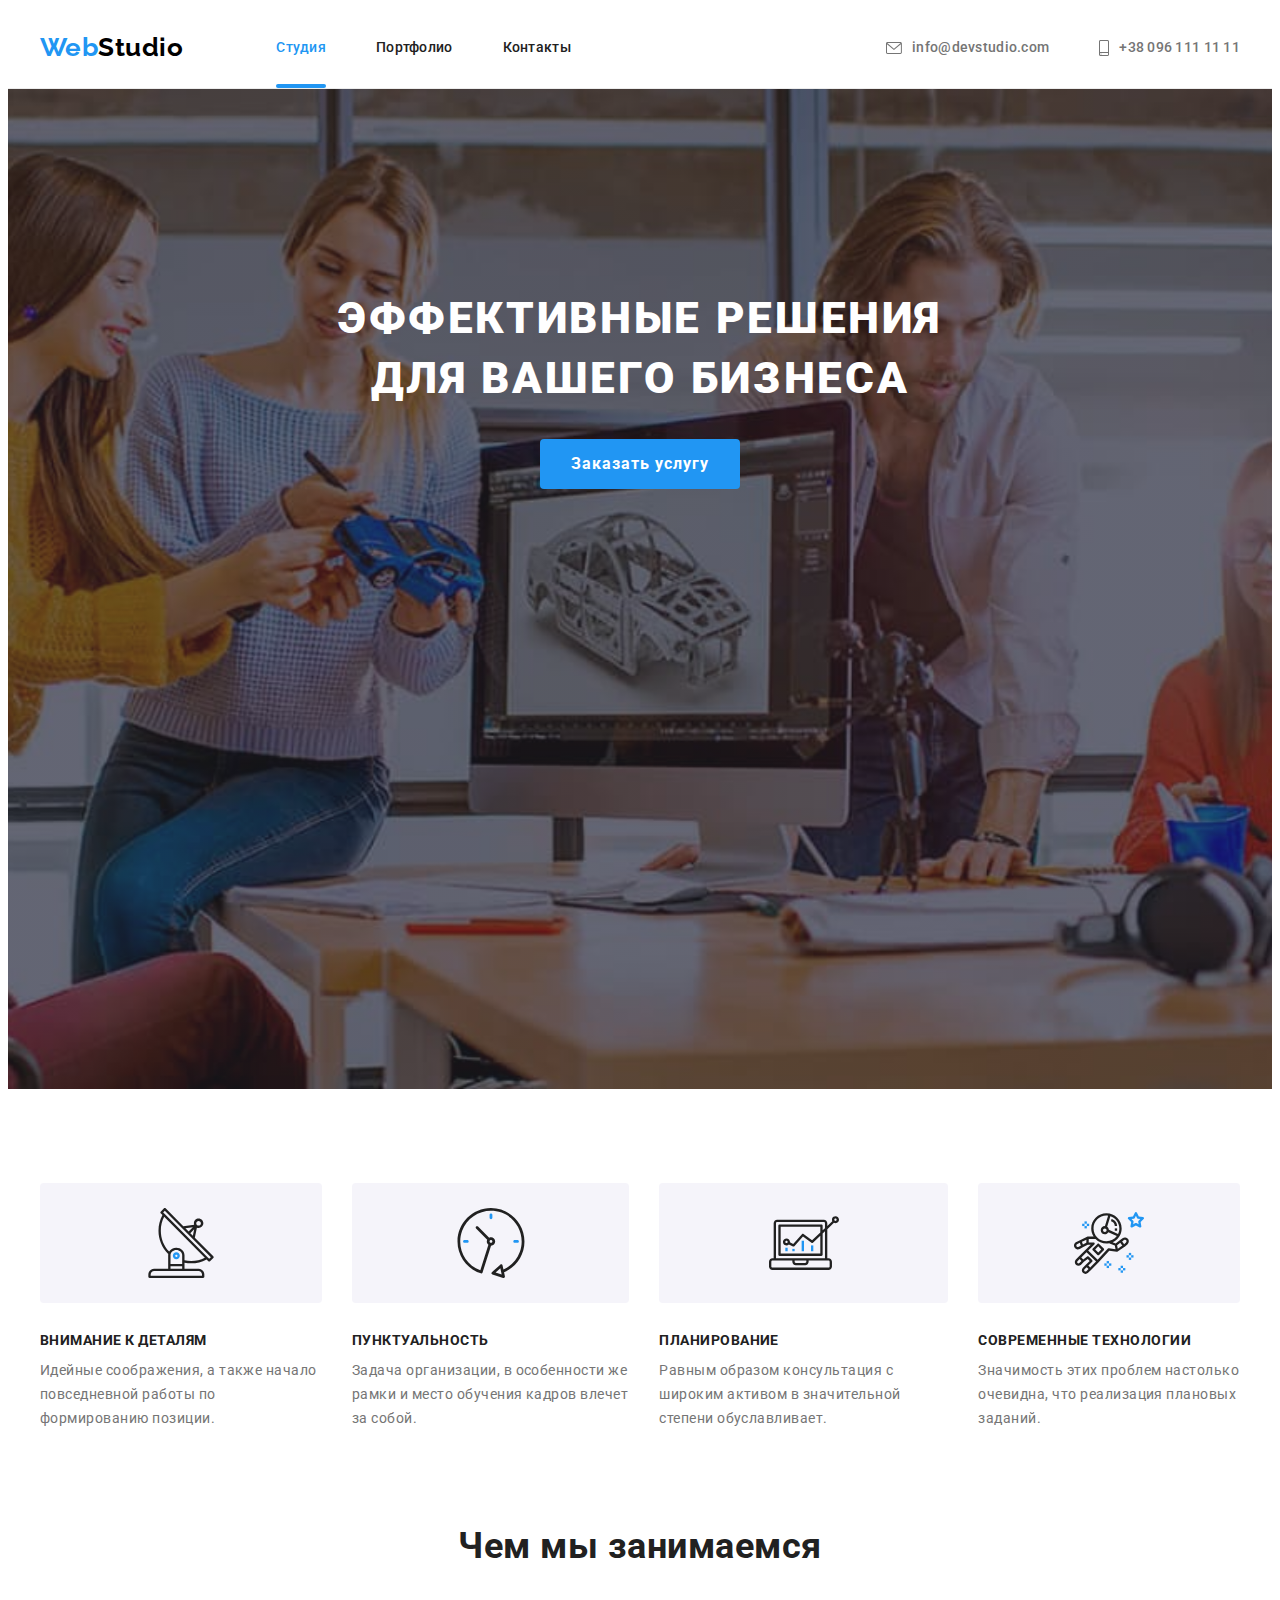
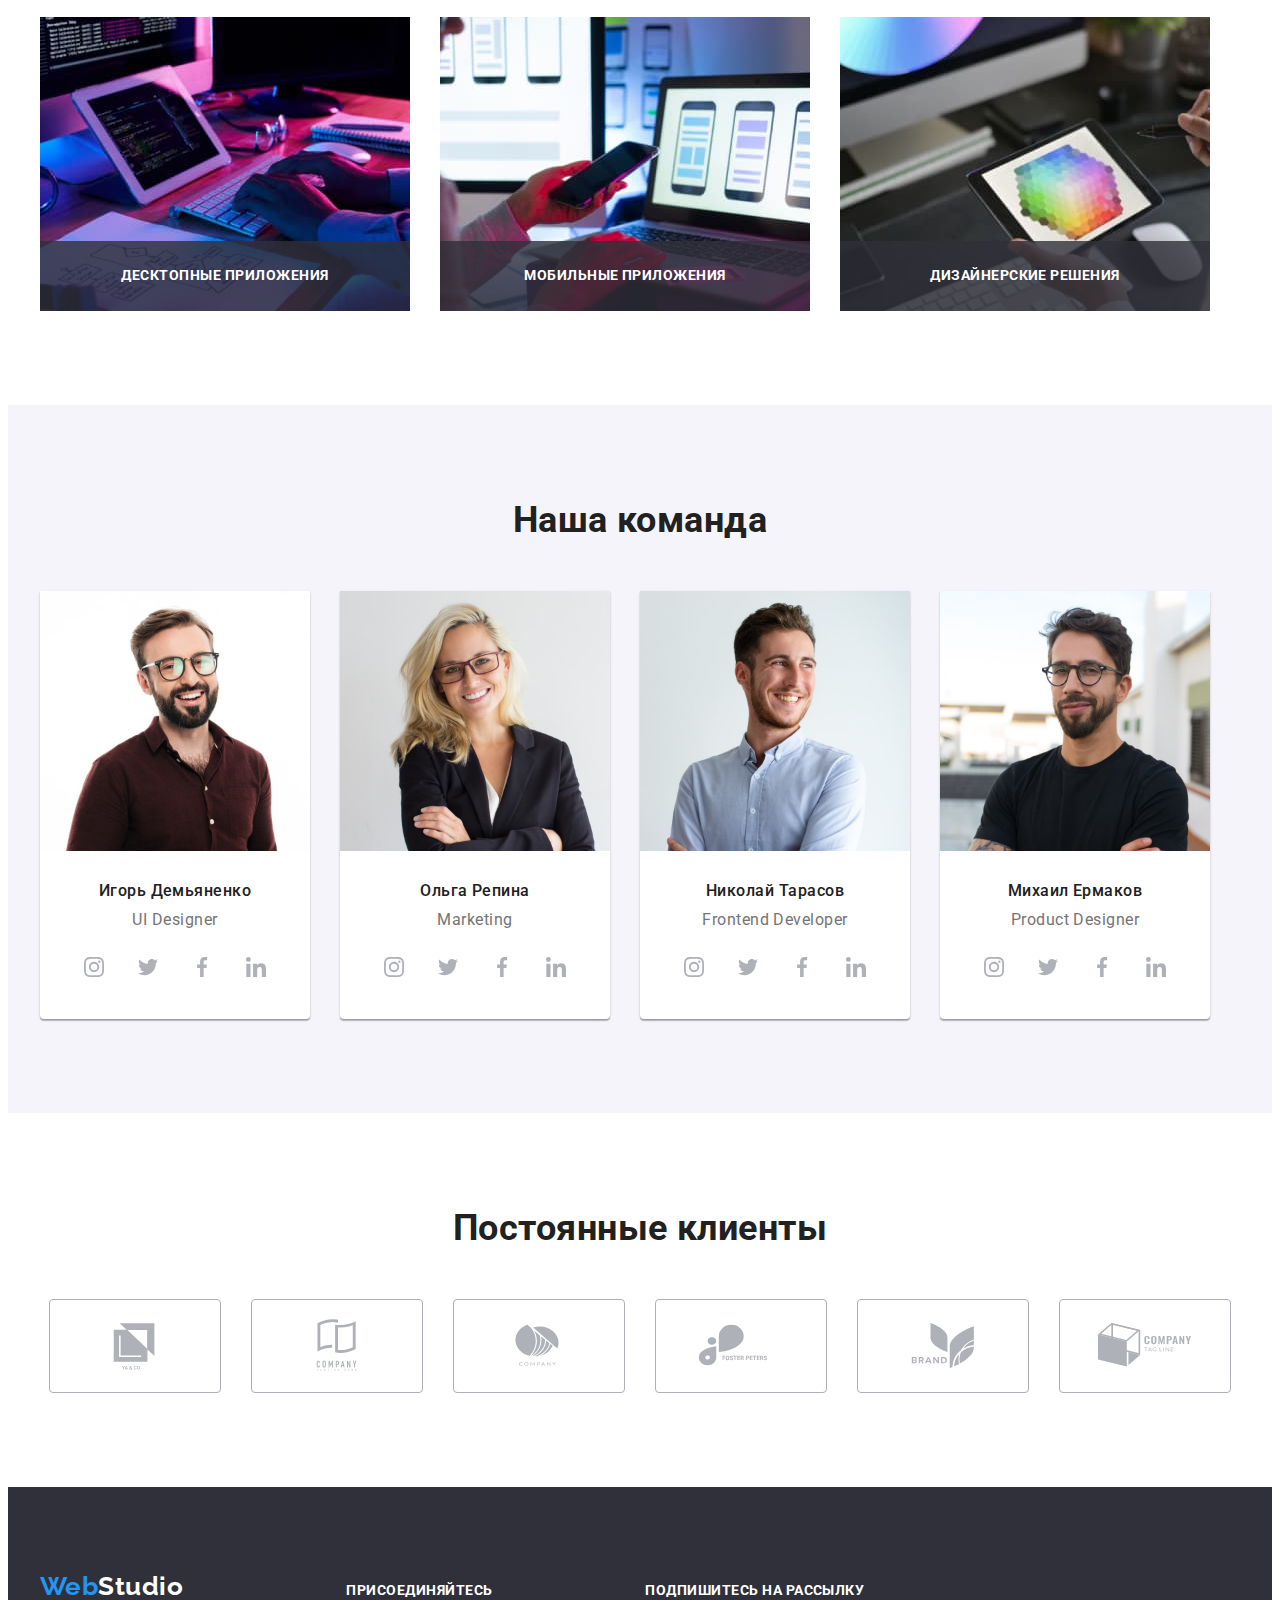
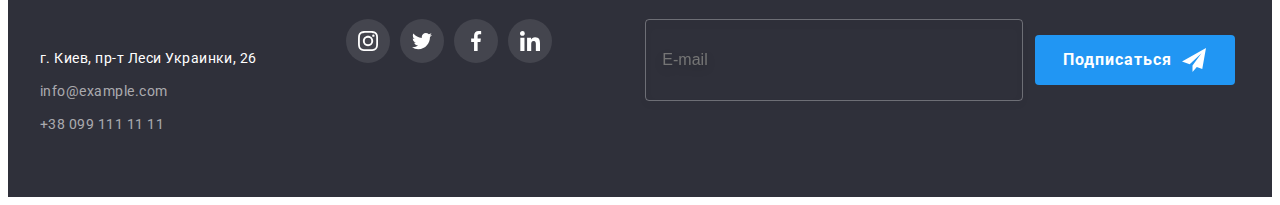
==== commit 71677354: "Добавляет частично рефакторинг CSS-кода, с помощью препроцессор SASS" ====
--- a/index.html
+++ b/index.html
@@ -19,6 +19,7 @@
       referrerpolicy="no-referrer"
     />
     <link rel="stylesheet" href="./css/styles.css" />
+    <link rel="stylesheet" href="./css/main.min.css">
   </head>
   <body>
     <!--Шапка сайта-->
@@ -31,7 +32,7 @@
             </a>
             <ul class="navigation__list">
               <li class="navigation__item">
-                <a href="./index.html" class="navigation__link current">Студия</a>
+                <a href="./index.html" class="navigation__link navigation__link--current">Студия</a>
               </li>
               <li class="navigation__item">
                 <a href="./portfolio.html" class="navigation__link">Портфолио</a>
--- a/css/styles.css
+++ b/css/styles.css
@@ -1,28 +1,13 @@
-:root {
-    --perrimary-txt-cl: #757575;
-    --title-txt-cl: #212121;
-    --white-txt-cl: #ffffff;
-    --accent-cl: #2196F3;
-    --primary-bg-cl: #FFFFFF;
-    --secondary-bg-cl: #F5F4FA;
-    --accent-bg-cl: #2F303A;
-    --icons-fill: rgba(175, 177, 184, 1);
-    --timing-function: cubic-bezier(0.4, 0, 0.2, 1);
-}
-
-
 body {
     font-family: 'Roboto',sans-serif;
     color: var(--primary-txt-cl);
     background-color: var(--primary-bg-cl);
     letter-spacing: 0.03em
 }
-
 h1,h2,h3,p {
     margin: 0;
     color: var(--perrimary-txt-cl);
 }
-
 ul,ol {
     list-style: none;
     margin: 0;
@@ -45,18 +30,7 @@
     width: 1200px;
     padding: 0 15px;
 }
-.visually-hidden {
-    position: absolute;
-    white-space: nowrap;
-    width: 1px;
-    height: 1px;
-    overflow: hidden;
-    border: 0;
-    padding: 0;
-    clip: rect(0 0 0 0);
-    clip-path: inset(50%);
-    margin: -1px;
-}
+
 
 /* Page header */
 .header__section {
@@ -71,32 +45,6 @@
 .navigation {
     display: flex;
     align-items: center;
-}
-.logo {
-    color: #000000;
-    font-family: 'Raleway';
-    font-weight: 700;
-    font-size: 26px;
-    line-height: 1.19;
-    padding-bottom: 25px;
-    padding-top: 24px;
-    margin-right: 93px;
-}
-.logo__text {
-    color: var(--accent-cl);
-    font-family: 'Raleway';
-    font-weight: 700;
-    font-size: 26px;
-    line-height: 1.19;
-}
-.footer__logo {
-    display: block;
-    padding: 0;
-    margin-bottom: 20px;
-    margin-right: auto;
-}
-.logo__text-end {
-    color: var(--white-txt-cl)
 }
 .navigation__list {
     display: flex;
@@ -126,7 +74,7 @@
 .navigation__link:focus {
     color: var(--accent-cl);
 }
-.navigation__link.current {
+.navigation__link.navigation__link--current {
     color: var(--accent-cl);
 }
 .navigation__link::after {
@@ -146,7 +94,7 @@
 .navigation__link:hover::after {
     opacity: 1;
 }
-.navigation__link.current::after {
+.navigation__link.navigation__link--current::after {
     opacity: 1;
 }
 
@@ -411,6 +359,12 @@
     display: flex;
     align-items: baseline
 }
+.footer__logo {
+    display: block;
+    padding: 0;
+    margin-bottom: 20px;
+    margin-right: auto;
+}
 
 /* Addresses */
 .address__container {
@@ -483,53 +437,9 @@
     margin-bottom: 20px;
 }
 
-/* Subscribe */
-.subscribe__title {
-    display: block;
-    font-weight: 700;
-    font-size: 14px;
-    line-height: 1.14;
-    text-transform: uppercase;
-    color: var(--white-txt-cl);
-    margin-bottom: 20px;
-}
-.subscribe__form {
-    display: flex;
-    align-items: center;
-}
-.subscribe__email {
-    margin-right: 12px;
-    background-color: transparent;
-    border: 1px solid rgba(255, 255, 255, 0.3);
-    filter: drop-shadow(0px 4px 4px rgba(0, 0, 0, 0.15));
-    border-radius: 4px;
-    min-width: 358px;
-    height: 50px;
-    padding-top: 15px;
-    padding-bottom: 15px;
-    padding-left: 16px;
-    font-size: 16px;
-    line-height: 1.25;
-    color: rgba(255, 255, 255, 0.6);
-}
-.subscribe__icon {
-    fill: currentColor;
-    margin-left: 10px;
-}
 
 /* Button */
-.btn {
-    font-family: inherit;
-    font-size: 16px;
-    border: none;
-    border-radius: 4px;
-    cursor: pointer;
-}
-.btn:hover,
-.btn:focus {
-    color: var(--white-txt-cl);
-    background-color: var(--accent-cl);
-}
+
 .btn-main {
     color: var(--white-txt-cl);
     background-color: var(--accent-cl);
@@ -562,183 +472,6 @@
     box-shadow: 0px 3px 1px rgba(0, 0, 0, 0.1), 0px 1px 2px rgba(0, 0, 0, 0.08), 0px 2px 2px rgba(0, 0, 0, 0.12);
 }
 
-/* Modal */
-.backdrop {
-    position: fixed;
-    width: 100%;
-    height: 100%;
-    background-color: rgba(0, 0, 0, 0.2);
-    top: 0;
-    left: 0;
-    opacity: 1;
-    transition: opacity 250ms var(--timing-function), visibility 250ms var(--timing-function);
-}
-.backdrop.is-hidden {
-    opacity: 0;
-    pointer-events: none;
-    visibility: hidden;
-}
-.backdrop.is-hidden .modal {
-    transform: scale(0.3) translate(-50%, -50%);
-}
-.modal-box {
-    position: absolute;
-    top: 50%;
-    left: 50%;
-    height: 580px;
-    width: 530px;
-    padding: 40px;
-    background: #FFFFFF;
-    box-shadow: 0px 1px 3px rgba(0, 0, 0, 0.12), 0px 1px 1px rgba(0, 0, 0, 0.14), 0px 2px 1px rgba(0, 0, 0, 0.2);
-    border-radius: 4px;
-    transform: scale(1) translate(-50%, -50%);
-    transition: transform 250ms var(--timing-function);
-}
-.modal-box__title {
-    font-weight: 700;
-    font-size: 20px;
-    line-height: 1.15;
-    text-align: center;
-    color: var(--title-txt-cl);
-    margin-bottom: 30px;
-
-}
-.modal__label {
-    display: block;
-    margin-bottom: 10px;
-    position: relative;
-}
-.modal__label-title {
-    font-size: 12px;
-    line-height: 1.17;
-    letter-spacing: 0.01em;
-    color: var(--perrimary-txt-cl);
-    margin-bottom: 4px;
-}
-.modal__label-input {
-    height: 40px;
-    width: 100%;
-    border: 1px solid rgba(33, 33, 33, 0.2);
-    border-radius: 4px;
-    outline: transparent;
-    padding: 12px 42px;
-    cursor: pointer;
-    transition: border 250ms cubic-bezier(0.4, 0, 0.2, 1);
-}
-.modal__label-input:hover,
-.modal__label-input:focus {
-    border: 1px solid var(--accent-cl);
-}
-.modal__label-icon {
-    position: absolute;
-    top: 50%;
-    left: 12px;
-    fill: rgba(33, 33, 33, 1);
-    transition: fill 250ms cubic-bezier(0.4, 0, 0.2, 1);
-}
-
-.modal__label-input:hover+.modal__label-icon,
-.modal__label-input:focus+.modal__label-icon {
-    fill: var(--accent-cl);
-}
-
-.modal__label-input:hover,
-.modal__label-input:focus {
-    fill: var(--accent-cl);
-}
-.modal__textarea-input {
-    height: 120px;
-    display: flex;
-    width: 100%;
-    border: 1px solid rgba(33, 33, 33, 0.2);
-    border-radius: 4px;
-    outline: transparent;
-    font-size: 14px;
-    line-height: 1.14;
-    letter-spacing: 0.01em;
-    color: rgba(117, 117, 117, 0.5);
-    padding: 12px 16px;
-    resize: none;
-    transition: border 250ms cubic-bezier(0.4, 0, 0.2, 1);
-}
-.modal__textarea-input:hover,
-.modal__textarea-input:focus {
-    border: 1px solid var(--accent-cl);
-}
-.modal__policy-agree-label {
-    display: flex;
-    align-items: center;
-    justify-content: center;
-}
-.modal__policy-agreement {
-    font-size: 14px;
-    line-height: 1.71;
-    text-decoration-line: underline;
-    color: var(--accent-cl);
-}
-.modal__policy-custom-checkbox {
-    display: flex;
-    align-items: center;
-    justify-content: center;
-    border: 2px solid;
-    border-radius: 2px;
-    width: 16px;
-    height: 15px;
-    margin-right: 9px;
-    transition: background-color 250ms cubic-bezier(0.4, 0, 0.2, 1), border 250ms cubic-bezier(0.4, 0, 0.2, 1);
-}
-.modal__policy-checkbox:checked+.modal__policy-custom-checkbox {
-    background-color: var(--accent-cl);
-    border: var(--accent-cl);
-}
-.modal__policy-checkbox:focus+.modal__policy-custom-checkbox,
-.modal__policy-checkbox:hover+.modal__policy-custom-checkbox {
-    border: 2px solid var(--accent-cl);
-}
-.modal__checkbox-icon-check {
-    opacity: 0;
-    fill: var(--white-txt-cl);
-    transition: opacity 250ms cubic-bezier(0.4, 0, 0.2, 1);
-}
-.modal__policy-checkbox:checked+.modal__policy-custom-checkbox .modal__checkbox-icon-check {
-    opacity: 1;
-}
-.modal__policy-agree-text {
-    font-size: 14px;
-    line-height: 1.71;
-    color: var(--perrimary-txt-cl);
-}
-.btn-checkbox {
-    display: block;
-    margin-left: auto;
-    margin-right: auto;
-    margin-top: 30px;
-    cursor: pointer;
-    filter: drop-shadow(0px 4px 4px rgba(0, 0, 0, 0.25));
-}
-.btn-close {
-    position: absolute;
-    display: flex;
-    align-items: center;
-    justify-content: center;
-    content: "";
-    top: 0;
-    right: 0;
-    margin-top: 8px;
-    margin-right: 8px;
-    width: 30px;
-    height: 30px;
-    background-color: white;
-    border-radius:50%;
-    border: 1px solid rgba(0, 0, 0, 0.1);
-    padding: 6px;
-    cursor: pointer;
-    transition: fill 250ms cubic-bezier(0.4, 0, 0.2, 1);
-}
-.btn-close:focus,
-.btn-close:hover {
-    fill:var(--accent-cl);
-}
 
 
 /* Portfolio */
--- a/css/main.min.css
+++ b/css/main.min.css
@@ -0,0 +1,2 @@
+:root{--perrimary-txt-cl: #757575;--title-txt-cl: #212121;--white-txt-cl: #ffffff;--accent-cl: #2196F3;--primary-bg-cl: #FFFFFF;--secondary-bg-cl: #F5F4FA;--accent-bg-cl: #2F303A;--icons-fill: rgba(175, 177, 184, 1);--timing-function: cubic-bezier(0.4, 0, 0.2, 1)}.visually-hidden{position:absolute;white-space:nowrap;width:1px;height:1px;overflow:hidden;border:0;padding:0;clip:rect(0 0 0 0);-webkit-clip-path:inset(50%);clip-path:inset(50%);margin:-1px}.btn{font-family:inherit;font-size:16px;border:none;border-radius:4px;cursor:pointer}.btn:hover,.btn:focus{color:var(--white-txt-cl);background-color:var(--accent-cl)}.logo{color:#000000;font-family:'Raleway';font-weight:700;font-size:26px;line-height:1.19;padding-bottom:25px;padding-top:24px;margin-right:93px}.logo__text{color:var(--accent-cl);font-family:'Raleway';font-weight:700;font-size:26px;line-height:1.19}.logo__text-end{color:var(--white-txt-cl)}.backdrop{position:fixed;width:100%;height:100%;background-color:rgba(0,0,0,0.2);top:0;left:0;opacity:1;-webkit-transition:opacity 250ms var(--timing-function),visibility 250ms var(--timing-function);transition:opacity 250ms var(--timing-function),visibility 250ms var(--timing-function)}.backdrop.is-hidden{opacity:0;pointer-events:none;visibility:hidden}.backdrop.is-hidden .modal{-webkit-transform:scale(0.3) translate(-50%, -50%);transform:scale(0.3) translate(-50%, -50%)}.modal-box{position:absolute;top:50%;left:50%;height:580px;width:530px;padding:40px;background:#FFFFFF;-webkit-box-shadow:0px 1px 3px rgba(0,0,0,0.12),0px 1px 1px rgba(0,0,0,0.14),0px 2px 1px rgba(0,0,0,0.2);box-shadow:0px 1px 3px rgba(0,0,0,0.12),0px 1px 1px rgba(0,0,0,0.14),0px 2px 1px rgba(0,0,0,0.2);border-radius:4px;-webkit-transform:scale(1) translate(-50%, -50%);transform:scale(1) translate(-50%, -50%);-webkit-transition:-webkit-transform 250ms var(--timing-function);transition:-webkit-transform 250ms var(--timing-function);transition:transform 250ms var(--timing-function);transition:transform 250ms var(--timing-function), -webkit-transform 250ms var(--timing-function)}.modal-box__title{font-weight:700;font-size:20px;line-height:1.15;text-align:center;color:var(--title-txt-cl);margin-bottom:30px}.modal__label{display:block;margin-bottom:10px;position:relative}.modal__label-title{font-size:12px;line-height:1.17;letter-spacing:0.01em;color:var(--perrimary-txt-cl);margin-bottom:4px}.modal__label-input{height:40px;width:100%;border:1px solid rgba(33,33,33,0.2);border-radius:4px;outline:transparent;padding:12px 42px;cursor:pointer;-webkit-transition:border 250ms cubic-bezier(0.4, 0, 0.2, 1);transition:border 250ms cubic-bezier(0.4, 0, 0.2, 1)}.modal__label-input:hover,.modal__label-input:focus{border:1px solid var(--accent-cl)}.modal__label-icon{position:absolute;top:50%;left:12px;fill:#212121;-webkit-transition:fill 250ms cubic-bezier(0.4, 0, 0.2, 1);transition:fill 250ms cubic-bezier(0.4, 0, 0.2, 1)}.modal__label-input:hover+.modal__label-icon,.modal__label-input:focus+.modal__label-icon{fill:var(--accent-cl)}.modal__label-input:hover,.modal__label-input:focus{fill:var(--accent-cl)}.modal__textarea-input{height:120px;display:-webkit-box;display:-ms-flexbox;display:flex;width:100%;border:1px solid rgba(33,33,33,0.2);border-radius:4px;outline:transparent;font-size:14px;line-height:1.14;letter-spacing:0.01em;color:rgba(117,117,117,0.5);padding:12px 16px;resize:none;-webkit-transition:border 250ms cubic-bezier(0.4, 0, 0.2, 1);transition:border 250ms cubic-bezier(0.4, 0, 0.2, 1)}.modal__textarea-input:hover,.modal__textarea-input:focus{border:1px solid var(--accent-cl)}.modal__policy-agree-label{display:-webkit-box;display:-ms-flexbox;display:flex;-webkit-box-align:center;-ms-flex-align:center;align-items:center;-webkit-box-pack:center;-ms-flex-pack:center;justify-content:center}.modal__policy-agreement{font-size:14px;line-height:1.71;-webkit-text-decoration-line:underline;text-decoration-line:underline;color:var(--accent-cl)}.modal__policy-custom-checkbox{display:-webkit-box;display:-ms-flexbox;display:flex;-webkit-box-align:center;-ms-flex-align:center;align-items:center;-webkit-box-pack:center;-ms-flex-pack:center;justify-content:center;border:2px solid;border-radius:2px;width:16px;height:15px;margin-right:9px;-webkit-transition:background-color 250ms cubic-bezier(0.4, 0, 0.2, 1),border 250ms cubic-bezier(0.4, 0, 0.2, 1);transition:background-color 250ms cubic-bezier(0.4, 0, 0.2, 1),border 250ms cubic-bezier(0.4, 0, 0.2, 1)}.modal__policy-checkbox:checked+.modal__policy-custom-checkbox{background-color:var(--accent-cl);border:var(--accent-cl)}.modal__policy-checkbox:focus+.modal__policy-custom-checkbox,.modal__policy-checkbox:hover+.modal__policy-custom-checkbox{border:2px solid var(--accent-cl)}.modal__checkbox-icon-check{opacity:0;fill:var(--white-txt-cl);-webkit-transition:opacity 250ms cubic-bezier(0.4, 0, 0.2, 1);transition:opacity 250ms cubic-bezier(0.4, 0, 0.2, 1)}.modal__policy-checkbox:checked+.modal__policy-custom-checkbox .modal__checkbox-icon-check{opacity:1}.modal__policy-agree-text{font-size:14px;line-height:1.71;color:var(--perrimary-txt-cl)}.btn-checkbox{display:block;margin-left:auto;margin-right:auto;margin-top:30px;cursor:pointer;-webkit-filter:drop-shadow(0px 4px 4px rgba(0,0,0,0.25));filter:drop-shadow(0px 4px 4px rgba(0,0,0,0.25))}.btn-close{position:absolute;display:-webkit-box;display:-ms-flexbox;display:flex;-webkit-box-align:center;-ms-flex-align:center;align-items:center;-webkit-box-pack:center;-ms-flex-pack:center;justify-content:center;content:"";top:0;right:0;margin-top:8px;margin-right:8px;width:30px;height:30px;background-color:white;border-radius:50%;border:1px solid rgba(0,0,0,0.1);padding:6px;cursor:pointer;-webkit-transition:fill 250ms cubic-bezier(0.4, 0, 0.2, 1);transition:fill 250ms cubic-bezier(0.4, 0, 0.2, 1)}.btn-close:focus,.btn-close:hover{fill:var(--accent-cl)}.subscribe__title{display:block;font-weight:700;font-size:14px;line-height:1.14;text-transform:uppercase;color:var(--white-txt-cl);margin-bottom:20px}.subscribe__form{display:-webkit-box;display:-ms-flexbox;display:flex;-webkit-box-align:center;-ms-flex-align:center;align-items:center}.subscribe__email{margin-right:12px;background-color:transparent;border:1px solid rgba(255,255,255,0.3);-webkit-filter:drop-shadow(0px 4px 4px rgba(0,0,0,0.15));filter:drop-shadow(0px 4px 4px rgba(0,0,0,0.15));border-radius:4px;min-width:358px;height:50px;padding-top:15px;padding-bottom:15px;padding-left:16px;font-size:16px;line-height:1.25;color:rgba(255,255,255,0.6)}.subscribe__icon{fill:currentColor;margin-left:10px}
+/*# sourceMappingURL=main.min.css.map */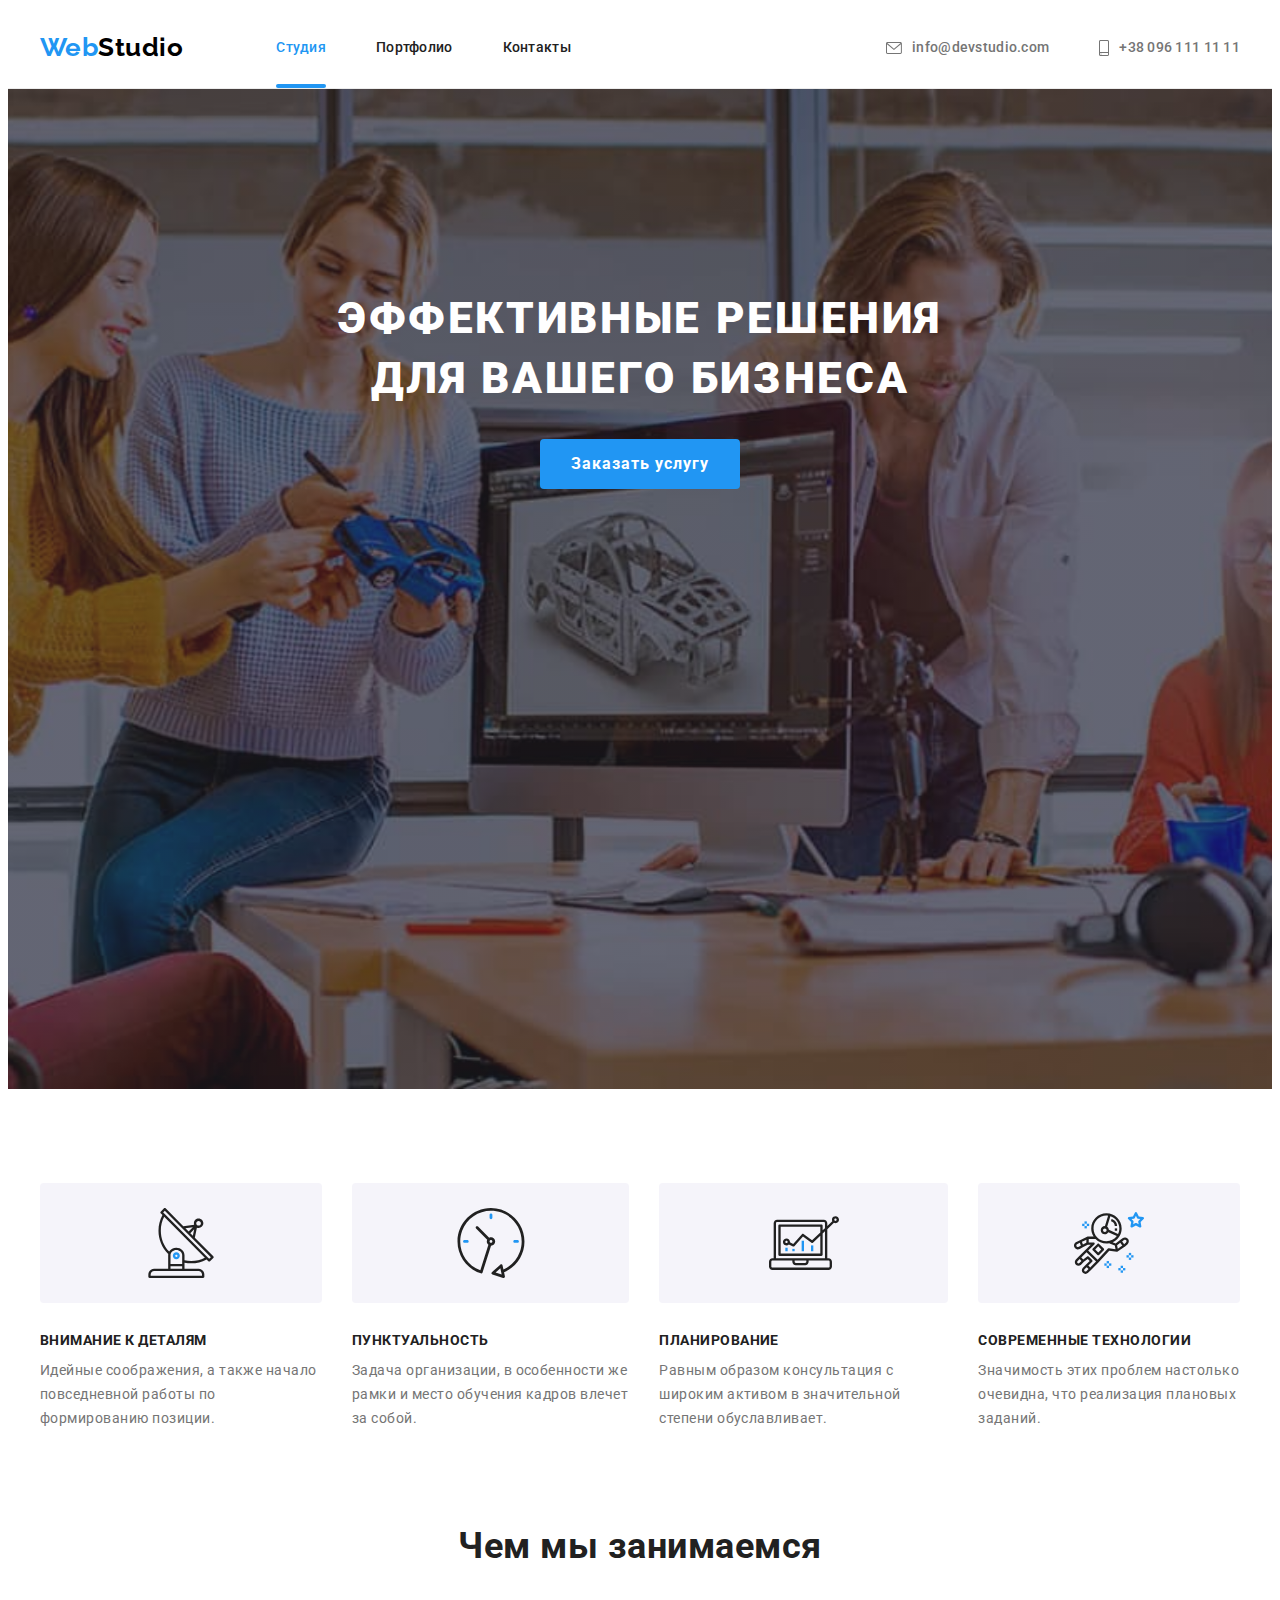
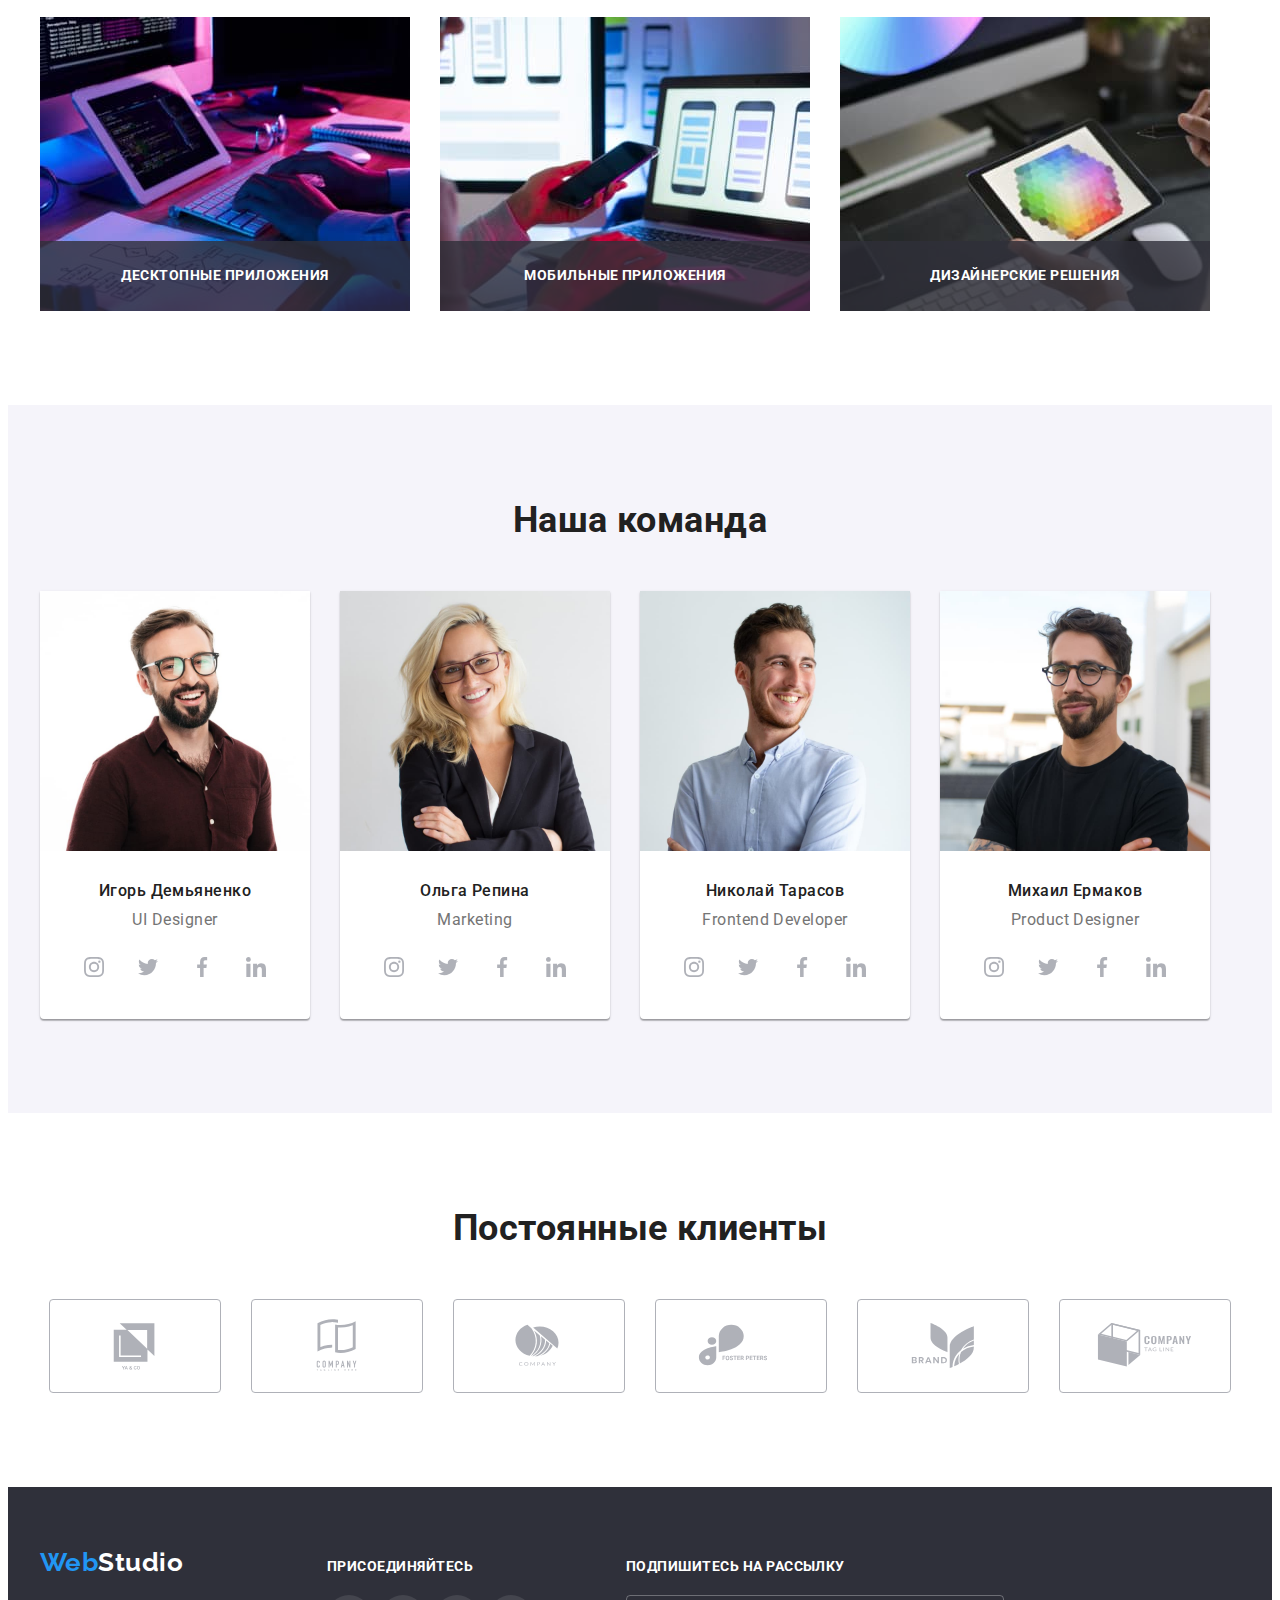
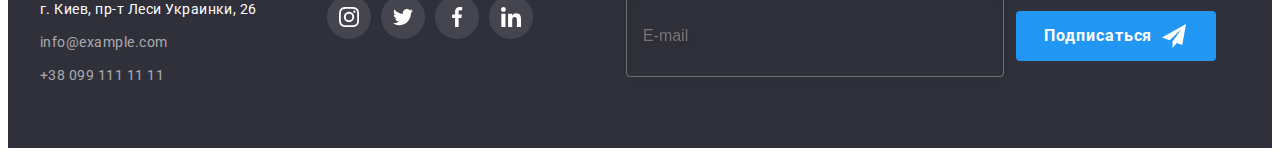
==== commit c81d411a: "Для каждого компонента создан отдельный файл-фрагмент стилей scss" ====
--- a/index.html
+++ b/index.html
@@ -18,7 +18,7 @@
       crossorigin="anonymous"
       referrerpolicy="no-referrer"
     />
-    <link rel="stylesheet" href="./css/styles.css" />
+    <!-- <link rel="stylesheet" href="./css/styles.css" /> -->
     <link rel="stylesheet" href="./css/main.min.css">
   </head>
   <body>
--- a/css/main.min.css
+++ b/css/main.min.css
@@ -1,2 +1,2 @@
-:root{--perrimary-txt-cl: #757575;--title-txt-cl: #212121;--white-txt-cl: #ffffff;--accent-cl: #2196F3;--primary-bg-cl: #FFFFFF;--secondary-bg-cl: #F5F4FA;--accent-bg-cl: #2F303A;--icons-fill: rgba(175, 177, 184, 1);--timing-function: cubic-bezier(0.4, 0, 0.2, 1)}.visually-hidden{position:absolute;white-space:nowrap;width:1px;height:1px;overflow:hidden;border:0;padding:0;clip:rect(0 0 0 0);-webkit-clip-path:inset(50%);clip-path:inset(50%);margin:-1px}.btn{font-family:inherit;font-size:16px;border:none;border-radius:4px;cursor:pointer}.btn:hover,.btn:focus{color:var(--white-txt-cl);background-color:var(--accent-cl)}.logo{color:#000000;font-family:'Raleway';font-weight:700;font-size:26px;line-height:1.19;padding-bottom:25px;padding-top:24px;margin-right:93px}.logo__text{color:var(--accent-cl);font-family:'Raleway';font-weight:700;font-size:26px;line-height:1.19}.logo__text-end{color:var(--white-txt-cl)}.backdrop{position:fixed;width:100%;height:100%;background-color:rgba(0,0,0,0.2);top:0;left:0;opacity:1;-webkit-transition:opacity 250ms var(--timing-function),visibility 250ms var(--timing-function);transition:opacity 250ms var(--timing-function),visibility 250ms var(--timing-function)}.backdrop.is-hidden{opacity:0;pointer-events:none;visibility:hidden}.backdrop.is-hidden .modal{-webkit-transform:scale(0.3) translate(-50%, -50%);transform:scale(0.3) translate(-50%, -50%)}.modal-box{position:absolute;top:50%;left:50%;height:580px;width:530px;padding:40px;background:#FFFFFF;-webkit-box-shadow:0px 1px 3px rgba(0,0,0,0.12),0px 1px 1px rgba(0,0,0,0.14),0px 2px 1px rgba(0,0,0,0.2);box-shadow:0px 1px 3px rgba(0,0,0,0.12),0px 1px 1px rgba(0,0,0,0.14),0px 2px 1px rgba(0,0,0,0.2);border-radius:4px;-webkit-transform:scale(1) translate(-50%, -50%);transform:scale(1) translate(-50%, -50%);-webkit-transition:-webkit-transform 250ms var(--timing-function);transition:-webkit-transform 250ms var(--timing-function);transition:transform 250ms var(--timing-function);transition:transform 250ms var(--timing-function), -webkit-transform 250ms var(--timing-function)}.modal-box__title{font-weight:700;font-size:20px;line-height:1.15;text-align:center;color:var(--title-txt-cl);margin-bottom:30px}.modal__label{display:block;margin-bottom:10px;position:relative}.modal__label-title{font-size:12px;line-height:1.17;letter-spacing:0.01em;color:var(--perrimary-txt-cl);margin-bottom:4px}.modal__label-input{height:40px;width:100%;border:1px solid rgba(33,33,33,0.2);border-radius:4px;outline:transparent;padding:12px 42px;cursor:pointer;-webkit-transition:border 250ms cubic-bezier(0.4, 0, 0.2, 1);transition:border 250ms cubic-bezier(0.4, 0, 0.2, 1)}.modal__label-input:hover,.modal__label-input:focus{border:1px solid var(--accent-cl)}.modal__label-icon{position:absolute;top:50%;left:12px;fill:#212121;-webkit-transition:fill 250ms cubic-bezier(0.4, 0, 0.2, 1);transition:fill 250ms cubic-bezier(0.4, 0, 0.2, 1)}.modal__label-input:hover+.modal__label-icon,.modal__label-input:focus+.modal__label-icon{fill:var(--accent-cl)}.modal__label-input:hover,.modal__label-input:focus{fill:var(--accent-cl)}.modal__textarea-input{height:120px;display:-webkit-box;display:-ms-flexbox;display:flex;width:100%;border:1px solid rgba(33,33,33,0.2);border-radius:4px;outline:transparent;font-size:14px;line-height:1.14;letter-spacing:0.01em;color:rgba(117,117,117,0.5);padding:12px 16px;resize:none;-webkit-transition:border 250ms cubic-bezier(0.4, 0, 0.2, 1);transition:border 250ms cubic-bezier(0.4, 0, 0.2, 1)}.modal__textarea-input:hover,.modal__textarea-input:focus{border:1px solid var(--accent-cl)}.modal__policy-agree-label{display:-webkit-box;display:-ms-flexbox;display:flex;-webkit-box-align:center;-ms-flex-align:center;align-items:center;-webkit-box-pack:center;-ms-flex-pack:center;justify-content:center}.modal__policy-agreement{font-size:14px;line-height:1.71;-webkit-text-decoration-line:underline;text-decoration-line:underline;color:var(--accent-cl)}.modal__policy-custom-checkbox{display:-webkit-box;display:-ms-flexbox;display:flex;-webkit-box-align:center;-ms-flex-align:center;align-items:center;-webkit-box-pack:center;-ms-flex-pack:center;justify-content:center;border:2px solid;border-radius:2px;width:16px;height:15px;margin-right:9px;-webkit-transition:background-color 250ms cubic-bezier(0.4, 0, 0.2, 1),border 250ms cubic-bezier(0.4, 0, 0.2, 1);transition:background-color 250ms cubic-bezier(0.4, 0, 0.2, 1),border 250ms cubic-bezier(0.4, 0, 0.2, 1)}.modal__policy-checkbox:checked+.modal__policy-custom-checkbox{background-color:var(--accent-cl);border:var(--accent-cl)}.modal__policy-checkbox:focus+.modal__policy-custom-checkbox,.modal__policy-checkbox:hover+.modal__policy-custom-checkbox{border:2px solid var(--accent-cl)}.modal__checkbox-icon-check{opacity:0;fill:var(--white-txt-cl);-webkit-transition:opacity 250ms cubic-bezier(0.4, 0, 0.2, 1);transition:opacity 250ms cubic-bezier(0.4, 0, 0.2, 1)}.modal__policy-checkbox:checked+.modal__policy-custom-checkbox .modal__checkbox-icon-check{opacity:1}.modal__policy-agree-text{font-size:14px;line-height:1.71;color:var(--perrimary-txt-cl)}.btn-checkbox{display:block;margin-left:auto;margin-right:auto;margin-top:30px;cursor:pointer;-webkit-filter:drop-shadow(0px 4px 4px rgba(0,0,0,0.25));filter:drop-shadow(0px 4px 4px rgba(0,0,0,0.25))}.btn-close{position:absolute;display:-webkit-box;display:-ms-flexbox;display:flex;-webkit-box-align:center;-ms-flex-align:center;align-items:center;-webkit-box-pack:center;-ms-flex-pack:center;justify-content:center;content:"";top:0;right:0;margin-top:8px;margin-right:8px;width:30px;height:30px;background-color:white;border-radius:50%;border:1px solid rgba(0,0,0,0.1);padding:6px;cursor:pointer;-webkit-transition:fill 250ms cubic-bezier(0.4, 0, 0.2, 1);transition:fill 250ms cubic-bezier(0.4, 0, 0.2, 1)}.btn-close:focus,.btn-close:hover{fill:var(--accent-cl)}.subscribe__title{display:block;font-weight:700;font-size:14px;line-height:1.14;text-transform:uppercase;color:var(--white-txt-cl);margin-bottom:20px}.subscribe__form{display:-webkit-box;display:-ms-flexbox;display:flex;-webkit-box-align:center;-ms-flex-align:center;align-items:center}.subscribe__email{margin-right:12px;background-color:transparent;border:1px solid rgba(255,255,255,0.3);-webkit-filter:drop-shadow(0px 4px 4px rgba(0,0,0,0.15));filter:drop-shadow(0px 4px 4px rgba(0,0,0,0.15));border-radius:4px;min-width:358px;height:50px;padding-top:15px;padding-bottom:15px;padding-left:16px;font-size:16px;line-height:1.25;color:rgba(255,255,255,0.6)}.subscribe__icon{fill:currentColor;margin-left:10px}
+:root{--perrimary-txt-cl: #757575;--title-txt-cl: #212121;--white-txt-cl: #ffffff;--accent-cl: #2196F3;--primary-bg-cl: #FFFFFF;--secondary-bg-cl: #F5F4FA;--accent-bg-cl: #2F303A;--icons-fill: rgba(175, 177, 184, 1);--timing-function: cubic-bezier(0.4, 0, 0.2, 1)}.visually-hidden{position:absolute;white-space:nowrap;width:1px;height:1px;overflow:hidden;border:0;padding:0;clip:rect(0 0 0 0);-webkit-clip-path:inset(50%);clip-path:inset(50%);margin:-1px}body{font-family:'Roboto', sans-serif;color:var(--primary-txt-cl);background-color:var(--primary-bg-cl);letter-spacing:0.03em}h1,h2,h3,p{margin:0;color:var(--perrimary-txt-cl)}ul,ol{list-style:none;margin:0;padding:0}.img{display:block;max-width:100%;height:auto}a{text-decoration:none}.section{padding-top:94px;padding-bottom:94px}.container{margin:0 auto;width:1200px;padding:0 15px}.btn{font-family:inherit;font-size:16px;border:none;border-radius:4px;cursor:pointer}.btn:hover,.btn:focus{color:var(--white-txt-cl);background-color:var(--accent-cl)}.btn-main{color:var(--white-txt-cl);background-color:var(--accent-cl);font-weight:700;line-height:1.88;letter-spacing:0.06em;padding:10px 28px;text-align:center;display:inline-block;min-width:200px;height:50px}.btn-flex{display:-webkit-box;display:-ms-flexbox;display:flex;-webkit-box-align:center;-ms-flex-align:center;align-items:center;text-align:center}.filter__btn{color:var(--title-txt-cl);background-color:var(--secondary-bg-cl);font-weight:500;line-height:1.63;text-align:center;padding:6px 22px;-webkit-box-shadow:none;box-shadow:none;-webkit-transition:background-color 250ms var(--timing-function),color 250ms var(--timing-function),-webkit-box-shadow 250ms var(--timing-function);transition:background-color 250ms var(--timing-function),color 250ms var(--timing-function),-webkit-box-shadow 250ms var(--timing-function);transition:background-color 250ms var(--timing-function),box-shadow 250ms var(--timing-function),color 250ms var(--timing-function);transition:background-color 250ms var(--timing-function),box-shadow 250ms var(--timing-function),color 250ms var(--timing-function),-webkit-box-shadow 250ms var(--timing-function)}.filter__btn:hover,.filter__btn:focus{-webkit-box-shadow:0px 3px 1px rgba(0,0,0,0.1),0px 1px 2px rgba(0,0,0,0.08),0px 2px 2px rgba(0,0,0,0.12);box-shadow:0px 3px 1px rgba(0,0,0,0.1),0px 1px 2px rgba(0,0,0,0.08),0px 2px 2px rgba(0,0,0,0.12)}.logo{color:#000000;font-family:'Raleway';font-weight:700;font-size:26px;line-height:1.19;padding-bottom:25px;padding-top:24px;margin-right:93px}.logo__text{color:var(--accent-cl);font-family:'Raleway';font-weight:700;font-size:26px;line-height:1.19}.logo__text-end{color:var(--white-txt-cl)}.backdrop{position:fixed;width:100%;height:100%;background-color:rgba(0,0,0,0.2);top:0;left:0;opacity:1;-webkit-transition:opacity 250ms var(--timing-function),visibility 250ms var(--timing-function);transition:opacity 250ms var(--timing-function),visibility 250ms var(--timing-function)}.backdrop.is-hidden{opacity:0;pointer-events:none;visibility:hidden}.backdrop.is-hidden .modal{-webkit-transform:scale(0.3) translate(-50%, -50%);transform:scale(0.3) translate(-50%, -50%)}.modal-box{position:absolute;top:50%;left:50%;height:580px;width:530px;padding:40px;background:#FFFFFF;-webkit-box-shadow:0px 1px 3px rgba(0,0,0,0.12),0px 1px 1px rgba(0,0,0,0.14),0px 2px 1px rgba(0,0,0,0.2);box-shadow:0px 1px 3px rgba(0,0,0,0.12),0px 1px 1px rgba(0,0,0,0.14),0px 2px 1px rgba(0,0,0,0.2);border-radius:4px;-webkit-transform:scale(1) translate(-50%, -50%);transform:scale(1) translate(-50%, -50%);-webkit-transition:-webkit-transform 250ms var(--timing-function);transition:-webkit-transform 250ms var(--timing-function);transition:transform 250ms var(--timing-function);transition:transform 250ms var(--timing-function), -webkit-transform 250ms var(--timing-function)}.modal-box__title{font-weight:700;font-size:20px;line-height:1.15;text-align:center;color:var(--title-txt-cl);margin-bottom:30px}.modal__label{display:block;margin-bottom:10px;position:relative}.modal__label-title{font-size:12px;line-height:1.17;letter-spacing:0.01em;color:var(--perrimary-txt-cl);margin-bottom:4px}.modal__label-input{height:40px;width:100%;border:1px solid rgba(33,33,33,0.2);border-radius:4px;outline:transparent;padding:12px 42px;cursor:pointer;-webkit-transition:border 250ms cubic-bezier(0.4, 0, 0.2, 1);transition:border 250ms cubic-bezier(0.4, 0, 0.2, 1)}.modal__label-input:hover,.modal__label-input:focus{border:1px solid var(--accent-cl)}.modal__label-icon{position:absolute;top:50%;left:12px;fill:#212121;-webkit-transition:fill 250ms cubic-bezier(0.4, 0, 0.2, 1);transition:fill 250ms cubic-bezier(0.4, 0, 0.2, 1)}.modal__label-input:hover+.modal__label-icon,.modal__label-input:focus+.modal__label-icon{fill:var(--accent-cl)}.modal__label-input:hover,.modal__label-input:focus{fill:var(--accent-cl)}.modal__textarea-input{height:120px;display:-webkit-box;display:-ms-flexbox;display:flex;width:100%;border:1px solid rgba(33,33,33,0.2);border-radius:4px;outline:transparent;font-size:14px;line-height:1.14;letter-spacing:0.01em;color:rgba(117,117,117,0.5);padding:12px 16px;resize:none;-webkit-transition:border 250ms cubic-bezier(0.4, 0, 0.2, 1);transition:border 250ms cubic-bezier(0.4, 0, 0.2, 1)}.modal__textarea-input:hover,.modal__textarea-input:focus{border:1px solid var(--accent-cl)}.modal__policy-agree-label{display:-webkit-box;display:-ms-flexbox;display:flex;-webkit-box-align:center;-ms-flex-align:center;align-items:center;-webkit-box-pack:center;-ms-flex-pack:center;justify-content:center}.modal__policy-agreement{font-size:14px;line-height:1.71;-webkit-text-decoration-line:underline;text-decoration-line:underline;color:var(--accent-cl)}.modal__policy-custom-checkbox{display:-webkit-box;display:-ms-flexbox;display:flex;-webkit-box-align:center;-ms-flex-align:center;align-items:center;-webkit-box-pack:center;-ms-flex-pack:center;justify-content:center;border:2px solid;border-radius:2px;width:16px;height:15px;margin-right:9px;-webkit-transition:background-color 250ms cubic-bezier(0.4, 0, 0.2, 1),border 250ms cubic-bezier(0.4, 0, 0.2, 1);transition:background-color 250ms cubic-bezier(0.4, 0, 0.2, 1),border 250ms cubic-bezier(0.4, 0, 0.2, 1)}.modal__policy-checkbox:checked+.modal__policy-custom-checkbox{background-color:var(--accent-cl);border:var(--accent-cl)}.modal__policy-checkbox:focus+.modal__policy-custom-checkbox,.modal__policy-checkbox:hover+.modal__policy-custom-checkbox{border:2px solid var(--accent-cl)}.modal__checkbox-icon-check{opacity:0;fill:var(--white-txt-cl);-webkit-transition:opacity 250ms cubic-bezier(0.4, 0, 0.2, 1);transition:opacity 250ms cubic-bezier(0.4, 0, 0.2, 1)}.modal__policy-checkbox:checked+.modal__policy-custom-checkbox .modal__checkbox-icon-check{opacity:1}.modal__policy-agree-text{font-size:14px;line-height:1.71;color:var(--perrimary-txt-cl)}.btn-checkbox{display:block;margin-left:auto;margin-right:auto;margin-top:30px;cursor:pointer;-webkit-filter:drop-shadow(0px 4px 4px rgba(0,0,0,0.25));filter:drop-shadow(0px 4px 4px rgba(0,0,0,0.25))}.btn-close{position:absolute;display:-webkit-box;display:-ms-flexbox;display:flex;-webkit-box-align:center;-ms-flex-align:center;align-items:center;-webkit-box-pack:center;-ms-flex-pack:center;justify-content:center;content:"";top:0;right:0;margin-top:8px;margin-right:8px;width:30px;height:30px;background-color:white;border-radius:50%;border:1px solid rgba(0,0,0,0.1);padding:6px;cursor:pointer;-webkit-transition:fill 250ms cubic-bezier(0.4, 0, 0.2, 1);transition:fill 250ms cubic-bezier(0.4, 0, 0.2, 1)}.btn-close:focus,.btn-close:hover{fill:var(--accent-cl)}.subscribe__title{display:block;font-weight:700;font-size:14px;line-height:1.14;text-transform:uppercase;color:var(--white-txt-cl);margin-bottom:20px}.subscribe__form{display:-webkit-box;display:-ms-flexbox;display:flex;-webkit-box-align:center;-ms-flex-align:center;align-items:center}.subscribe__email{margin-right:12px;background-color:transparent;border:1px solid rgba(255,255,255,0.3);-webkit-filter:drop-shadow(0px 4px 4px rgba(0,0,0,0.15));filter:drop-shadow(0px 4px 4px rgba(0,0,0,0.15));border-radius:4px;min-width:358px;height:50px;padding-top:15px;padding-bottom:15px;padding-left:16px;font-size:16px;line-height:1.25;color:rgba(255,255,255,0.6)}.subscribe__icon{fill:currentColor;margin-left:10px}.header__section{border-bottom:1px solid #ececec}.header__container{display:-webkit-box;display:-ms-flexbox;display:flex;-webkit-box-align:center;-ms-flex-align:center;align-items:center}.navigation{display:-webkit-box;display:-ms-flexbox;display:flex;-webkit-box-align:center;-ms-flex-align:center;align-items:center}.navigation__list{display:-webkit-box;display:-ms-flexbox;display:flex;color:var(--title-txt-cl);font-weight:500;font-size:14px;line-height:1.14;letter-spacing:0.02em;-webkit-box-align:center;-ms-flex-align:center;align-items:center}.navigation__item{margin-right:50px}.navigation__item:last-child{margin-right:0}.navigation__link{position:relative;text-decoration:none;color:currentColor;padding-top:32px;padding-bottom:32px;display:block;-webkit-transition:color 250ms var(--timing-function);transition:color 250ms var(--timing-function)}.navigation__link:hover,.navigation__link:focus{color:var(--accent-cl)}.navigation__link.navigation__link--current{color:var(--accent-cl)}.navigation__link::after{position:absolute;left:0;bottom:0;content:"";display:block;width:100%;height:4px;border-radius:2px;background-color:var(--accent-cl);opacity:0;-webkit-transition:opacity 250ms var(--timing-function);transition:opacity 250ms var(--timing-function)}.navigation__link:hover::after,.navigation__link:hover::after{opacity:1}.navigation__link.navigation__link--current::after{opacity:1}.header__contacts-list{display:-webkit-box;display:-ms-flexbox;display:flex;-webkit-box-align:center;-ms-flex-align:center;align-items:center;margin-left:auto;font-weight:500;font-size:14px;line-height:1.14;letter-spacing:0.02em;color:var(--primary-txt-cl)}.header__contacts-list .header__contact-link:hover,.header__contacts-list .header__contact-link:focus{color:var(--accent-cl)}.header__contact-item:not(:last-child){margin-right:50px}.header__contact-link{display:-webkit-box;display:-ms-flexbox;display:flex;-webkit-box-align:center;-ms-flex-align:center;align-items:center;color:var(--perrimary-txt-cl);padding:32px 0;-webkit-transition:color 250ms var(--timing-function);transition:color 250ms var(--timing-function)}.header__contact-icon{fill:currentColor;margin-right:10px}.hero-section{height:600px;max-width:1600px;margin-left:auto;margin-right:auto;background-image:-webkit-gradient(linear, left top, right top, from(rgba(47,48,58,0.4)), to(rgba(47,48,58,0.4))),url("../images/hero-img.jpg");background-image:linear-gradient(to right, rgba(47,48,58,0.4), rgba(47,48,58,0.4)),url("../images/hero-img.jpg");background-repeat:no-repeat;background-position:50% 50%;background-color:rgba(47,48,58,0.4);background-size:cover;text-align:center;padding-top:200px;padding-bottom:200px}.hero-section__title{color:var(--white-txt-cl);font-weight:900;font-size:44px;line-height:1.36;letter-spacing:0.06em;text-transform:uppercase;margin-bottom:30px}.benefits__list{display:-webkit-box;display:-ms-flexbox;display:flex;-webkit-box-align:center;-ms-flex-align:center;align-items:center}.benefits__item{-ms-flex-preferred-size:calc((100%-3*30px)/4);flex-basis:calc((100%-3*30px)/4);margin-right:30px}.benefits__item:last-child{margin-right:0}.benefits__item::before{display:block;content:"";height:120px;background-size:70px 70px;background-repeat:no-repeat;background-position:center;background-color:#f5f4fa;border-radius:4px;margin-bottom:30px}.benefits__item:nth-child(1)::before{background-image:url("../images/icons/antenna.svg")}.benefits__item:nth-child(2)::before{background-image:url("../images/icons/clock.svg")}.benefits__item:nth-child(3)::before{background-image:url("../images/icons/diagram.svg")}.benefits__item:nth-child(4)::before{background-image:url("../images/icons/astronaut.svg")}.benefits__name{color:var(--title-txt-cl);font-weight:700;font-size:14px;line-height:1.14;text-transform:uppercase;margin-bottom:10px}.benefits__text{font-size:14px;line-height:1.71}.section.no-padding{padding-top:0}.skills__title{color:var(--title-txt-cl);font-weight:700;font-size:36px;line-height:1.17;text-align:center;margin-bottom:50px}.skills__list{display:-webkit-box;display:-ms-flexbox;display:flex;-webkit-box-align:center;-ms-flex-align:center;align-items:center}.skills__item{margin:0 30px 0 0;position:relative}.skills__item:last-child{margin-right:0}.skills__name{position:absolute;bottom:0;left:0;display:-webkit-box;display:-ms-flexbox;display:flex;width:100%;height:70px;background-color:rgba(47,48,58,0.8);font-weight:700;font-size:14px;line-height:1.14;-webkit-box-align:center;-ms-flex-align:center;align-items:center;-webkit-box-pack:center;-ms-flex-pack:center;justify-content:center;text-transform:uppercase;color:var(--white-txt-cl)}.team__section{background-color:var(--secondary-bg-cl)}.team__title{color:var(--title-txt-cl);font-weight:700;font-size:36px;line-height:1.17;text-align:center;margin-bottom:50px}.team__list{display:-webkit-box;display:-ms-flexbox;display:flex;-webkit-box-align:center;-ms-flex-align:center;align-items:center}.team__item{-ms-flex-preferred-size:calc((100%-3*30px)/4);flex-basis:calc((100%-3*30px)/4);margin-right:30px;background:#FFFFFF;-webkit-box-shadow:0px 1px 3px rgba(0,0,0,0.12),0px 1px 1px rgba(0,0,0,0.14),0px 2px 1px rgba(0,0,0,0.2);box-shadow:0px 1px 3px rgba(0,0,0,0.12),0px 1px 1px rgba(0,0,0,0.14),0px 2px 1px rgba(0,0,0,0.2);border-radius:0px 0px 4px 4px}.team__item:last-child{margin-right:0}.employee{padding:30px 0 30px 0}.employee__name{color:var(--title-txt-cl);font-weight:500;font-size:16px;line-height:1.19;text-align:center;margin-bottom:10px}.employee__position{font-size:16px;line-height:1.19;text-align:center;margin-bottom:16px}.employee__socials-list{display:-webkit-box;display:-ms-flexbox;display:flex;-webkit-box-align:center;-ms-flex-align:center;align-items:center;-webkit-box-pack:center;-ms-flex-pack:center;justify-content:center}.employee__socials-item:not(:last-child){margin-right:10px}.employee__socials-icon{fill:var(--icons-fill);-webkit-transition:fill 250ms var(--timing-function);transition:fill 250ms var(--timing-function)}.employee__socials-link{display:-webkit-box;display:-ms-flexbox;display:flex;-webkit-box-align:center;-ms-flex-align:center;align-items:center;-webkit-box-pack:center;-ms-flex-pack:center;justify-content:center;width:44px;height:44px;background-color:#FFFFFF;border-radius:50%;-webkit-transition:background-color 250ms var(--timing-function);transition:background-color 250ms var(--timing-function)}.employee__socials-link:hover,.employee__socials-link:focus{background-color:var(--accent-cl)}.employee__socials-link:hover .employee__socials-icon,.employee__socials-link:focus .employee__socials-icon{fill:var(--white-txt-cl)}.clients__title{color:var(--title-txt-cl);font-weight:700;font-size:36px;line-height:1.17;text-align:center;margin-bottom:50px}.clients__list{display:-webkit-box;display:-ms-flexbox;display:flex;-webkit-box-align:center;-ms-flex-align:center;align-items:center;-webkit-box-pack:center;-ms-flex-pack:center;justify-content:center}.clients__item:not(:last-child){margin-right:30px}.clients__link{display:-webkit-box;display:-ms-flexbox;display:flex;-webkit-box-align:center;-ms-flex-align:center;align-items:center;-webkit-box-pack:center;-ms-flex-pack:center;justify-content:center;width:170px;height:92px;background-color:#FFFFFF;border:1px solid var(--icons-fill);border-radius:4px;fill:var(--icons-fill);-webkit-transition:border 250ms var(--timing-function),fill 250ms var(--timing-function);transition:border 250ms var(--timing-function),fill 250ms var(--timing-function)}.clients__link:hover,.clients__link:focus{border:1px solid var(--accent-cl);fill:var(--accent-cl)}.footer{background-color:var(--accent-bg-cl);padding-top:60px;padding-bottom:60px}.footer__container{display:-webkit-box;display:-ms-flexbox;display:flex;-webkit-box-align:baseline;-ms-flex-align:baseline;align-items:baseline}.footer__logo{display:block;padding:0;margin-bottom:20px;margin-right:auto}.address__container{margin-right:70px}.address__company{font-style:normal}.address__physical{color:var(--white-txt-cl);font-size:14px;line-height:1.71;margin-bottom:9px}.footer__item{margin-bottom:9px}.footer__item:last-child{margin-bottom:0}.footer__link{text-decoration:none;color:rgba(255,255,255,0.6);font-size:14px;line-height:1.71;-webkit-transition:color 250ms var(--timing-function);transition:color 250ms var(--timing-function)}.footer__link:hover,.footer__link:focus{color:var(--accent-cl)}.invite__container{margin-right:93px}.invite__socials-list{display:-webkit-box;display:-ms-flexbox;display:flex;-webkit-box-align:center;-ms-flex-align:center;align-items:center;-webkit-box-pack:center;-ms-flex-pack:center;justify-content:center}.invite__item:not(:last-child){margin-right:10px}.invite__socials-link{display:-webkit-box;display:-ms-flexbox;display:flex;-webkit-box-align:center;-ms-flex-align:center;align-items:center;-webkit-box-pack:center;-ms-flex-pack:center;justify-content:center;width:44px;height:44px;background-color:rgba(255,255,255,0.1);border-radius:50%;-webkit-transition:background-color 250ms var(--timing-function);transition:background-color 250ms var(--timing-function)}.invite__container .invite__socials-link:hover,.invite__container .invite__socials-link:focus{background-color:var(--accent-cl)}.invite__container .invite__socials-icon{fill:var(--white-txt-cl)}.invite__title{display:block;font-weight:700;font-size:14px;line-height:1.14;text-transform:uppercase;color:var(--white-txt-cl);margin-bottom:20px}.filter__list{display:-webkit-box;display:-ms-flexbox;display:flex;-webkit-box-align:center;-ms-flex-align:center;align-items:center;-webkit-box-pack:center;-ms-flex-pack:center;justify-content:center;margin-bottom:34px}.filter__item{margin-right:8px}.filter__item:last-child{margin-right:0}.grid{display:-webkit-box;display:-ms-flexbox;display:flex;-webkit-box-align:center;-ms-flex-align:center;align-items:center;-webkit-box-pack:center;-ms-flex-pack:center;justify-content:center;-ms-flex-wrap:wrap;flex-wrap:wrap;margin:-30px 0 0 -30px}.grid__item{-ms-flex-preferred-size:calc(100%/3-30px);flex-basis:calc(100%/3-30px);margin:30px 0 0 30px}.activiti__link{display:block;-webkit-transition:-webkit-box-shadow 250ms var(--timing-function);transition:-webkit-box-shadow 250ms var(--timing-function);transition:box-shadow 250ms var(--timing-function);transition:box-shadow 250ms var(--timing-function), -webkit-box-shadow 250ms var(--timing-function)}.activiti__link:hover,.activiti__link:focus{-webkit-box-shadow:0px 1px 1px rgba(0,0,0,0.12),0px 4px 4px rgba(0,0,0,0.06),1px 4px 6px rgba(0,0,0,0.16);box-shadow:0px 1px 1px rgba(0,0,0,0.12),0px 4px 4px rgba(0,0,0,0.06),1px 4px 6px rgba(0,0,0,0.16)}.activiti__description{position:relative;overflow:hidden}.activiti__text{display:block;position:absolute;content:"";width:100%;height:100%;background-color:rgba(33,150,243,0.9);padding:63px 24px;font-size:18px;line-height:1.56;color:var(--white-txt-cl);left:0;top:0;opacity:0;-webkit-transform:translateY(100%);transform:translateY(100%);-webkit-transition:opacity 250ms var(--timing-function),-webkit-transform 250ms var(--timing-function);transition:opacity 250ms var(--timing-function),-webkit-transform 250ms var(--timing-function);transition:opacity 250ms var(--timing-function),transform 250ms var(--timing-function);transition:opacity 250ms var(--timing-function),transform 250ms var(--timing-function),-webkit-transform 250ms var(--timing-function)}.activiti__link:focus .activiti__text,.activiti__link:hover .activiti__text{-webkit-transform:translateY(0);transform:translateY(0);opacity:1}.activiti__card{padding:20px 24px;border:1px solid #eee;border-top:none}.activiti__name{color:var(--title-txt-cl);font-weight:700;font-size:18px;line-height:2;letter-spacing:0.06em;margin-bottom:4px}.activiti__segment{font-size:16px;line-height:1.88}
 /*# sourceMappingURL=main.min.css.map */